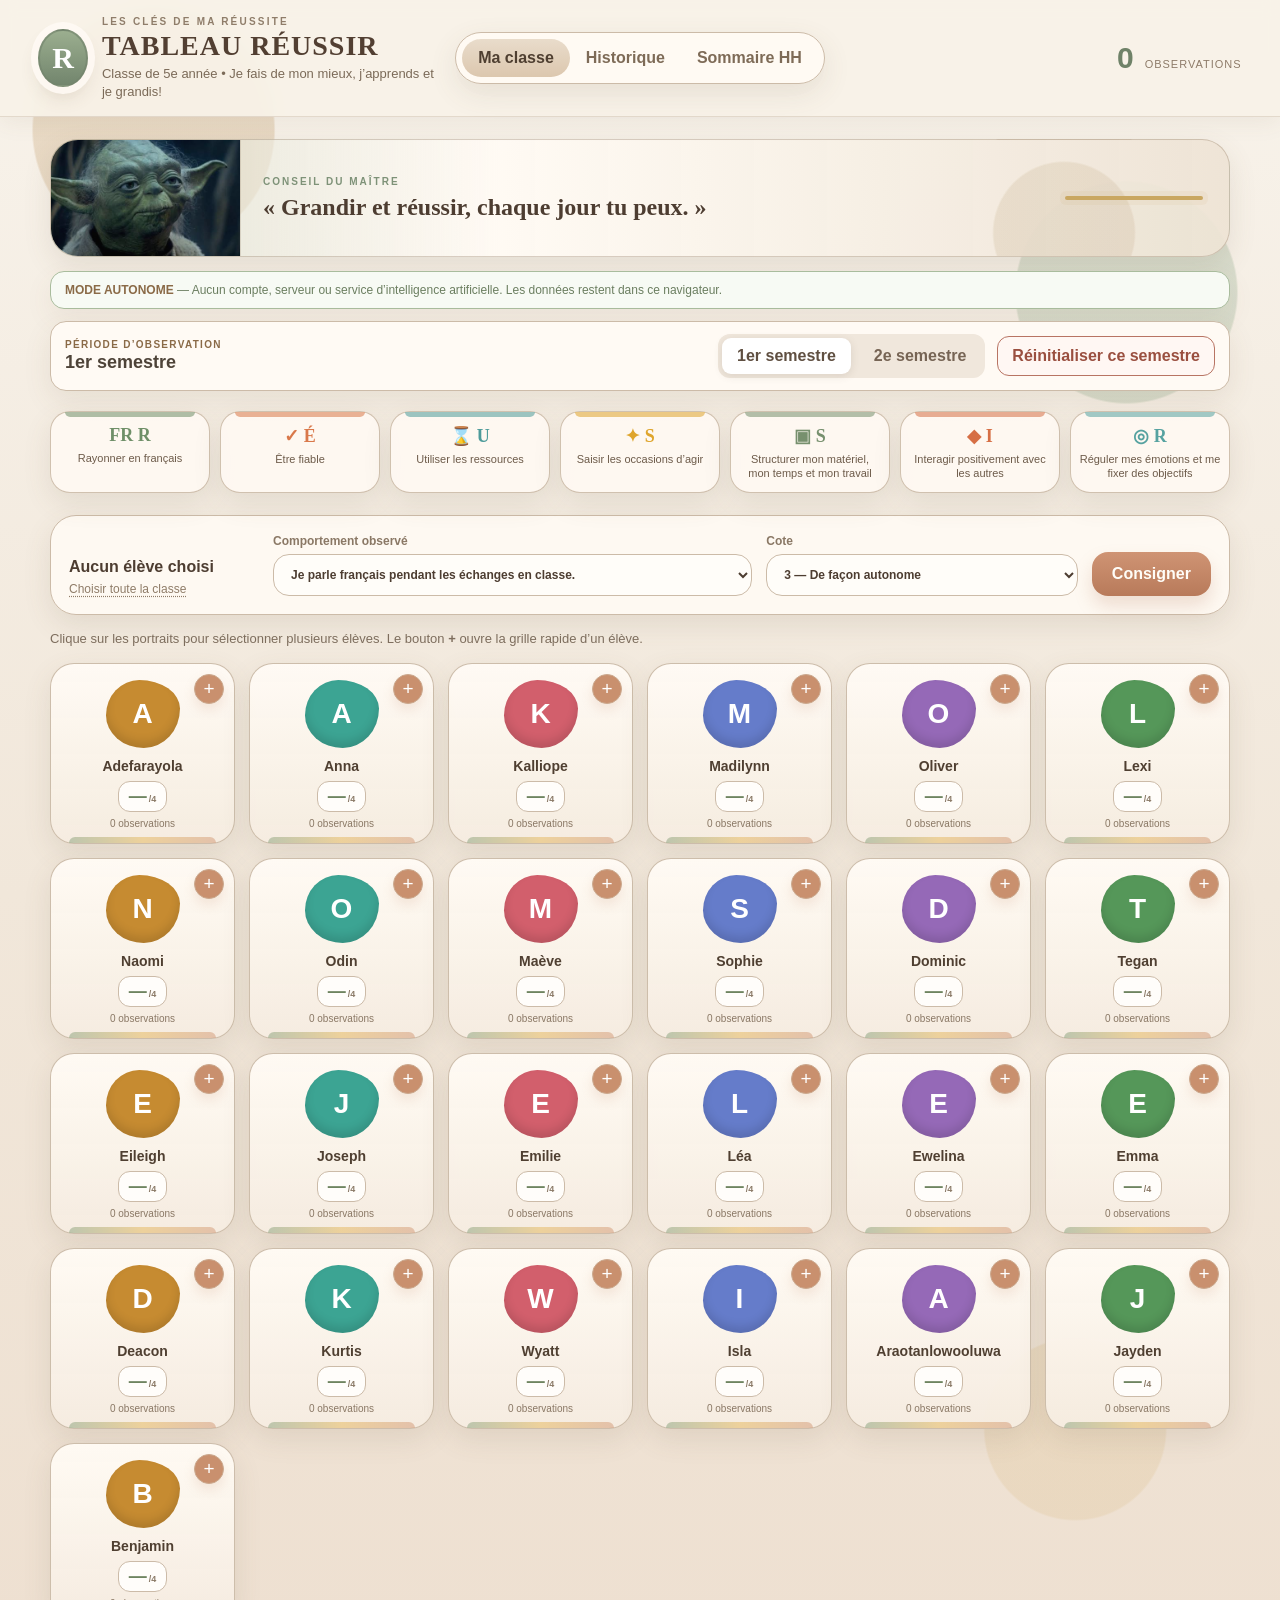
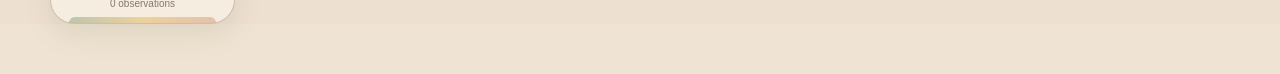
==== index.html @ 770bcd3d "Add files via upload reset button" ====
<!doctype html>
<html lang="fr">
<head>
  <meta charset="utf-8">
  <meta name="viewport" content="width=device-width,initial-scale=1">
  <meta name="description" content="Tableau autonome d’observation des habitudes de travail et habiletés d’apprentissage — RÉUSSIR.">
  <title>Tableau RÉUSSIR — Les clés de ma réussite</title>
  <link rel="stylesheet" href="styles.css">
  <link rel="stylesheet" href="override.css">
</head>
<body>
  <main>
    <header class="top">
      <div class="brand"><div class="mark">R</div><div><p class="eyebrow">LES CLÉS DE MA RÉUSSITE</p><h1>TABLEAU RÉUSSIR</h1><small>Classe de 5e année • Je fais de mon mieux, j’apprends et je grandis!</small></div></div>
      <nav class="tabs" aria-label="Sections du tableau">
        <button class="on" data-tab="class">Ma classe</button>
        <button data-tab="history">Historique</button>
        <button data-tab="summary">Sommaire HH</button>
      </nav>
      <div class="total"><b id="observation-count">0</b> observations</div>
    </header>

    <section class="yoda"><img src="yoda.png" alt="Yoda"><div><span>CONSEIL DU MAÎTRE</span><blockquote>« Grandir et réussir, chaque jour tu peux. »</blockquote></div><i class="saber"></i></section>
    <p class="mode-note"><b>MODE AUTONOME</b> — Aucun compte, serveur ou service d’intelligence artificielle. Les données restent dans ce navigateur.</p>

    <section class="semester-switch" aria-label="Choix du semestre">
      <div><span>PÉRIODE D’OBSERVATION</span><strong id="semester-title">1er semestre</strong></div>
      <div class="semester-actions">
        <div class="semester-buttons">
          <button class="on" data-semester="1">1er semestre</button>
          <button data-semester="2">2e semestre</button>
        </div>
        <button class="reset-button" id="reset-semester" type="button" title="Effacer toutes les observations du semestre affiché">Réinitialiser ce semestre</button>
      </div>
    </section>

    <section class="forces" id="forces" aria-label="Les sept clés de RÉUSSIR"></section>

    <section class="view active classView" id="view-class">
      <section class="awardbar">
        <div class="summary"><b id="selection-summary">Aucun élève choisi</b><button id="select-all">Choisir toute la classe</button></div>
        <label>Comportement observé<select id="behavior-select"></select></label>
        <label>Cote<select id="rating-select"></select></label>
        <button class="award" id="record-selected">Consigner</button>
      </section>
      <p class="hint">Clique sur les portraits pour sélectionner plusieurs élèves. Le bouton <b>+</b> ouvre la grille rapide d’un élève.</p>
      <section class="grid" id="student-grid"></section>
    </section>

    <section class="view history" id="view-history">
      <div class="sectionTitle"><div><h2>Historique des observations — <span id="history-semester">1er semestre</span></h2><p>Les plus récentes apparaissent en premier.</p></div><button class="secondary export-csv">Exporter CSV pour Google Sheets</button></div>
      <div class="sheetStatus connected">Sauvegarde locale activée. Les observations du 1er et du 2e semestre sont conservées séparément.</div>
      <div class="logs" id="history-list"></div>
    </section>

    <section class="view summaryView" id="view-summary">
      <div class="sectionTitle"><div><h2>Sommaire RÉUSSIR — <span id="summary-semester">1er semestre</span></h2><p>Moyennes calculées uniquement à partir des observations du semestre choisi.</p></div><button class="secondary export-csv">Exporter les observations</button></div>
      <div class="tableWrap"><table><thead id="summary-head"></thead><tbody id="summary-body"></tbody></table></div>
      <p class="professionalNote">Les moyennes servent d’aide à la décision. La cote du bulletin demeure fondée sur le jugement professionnel et la tendance des observations.</p>
    </section>
  </main>
  <div id="modal-root"></div>
  <div class="toast" id="toast" hidden></div>
  <script src="app.js"></script>
</body>
</html>
---- styles.css ----
:root{
  --gold:#c7a15a;
  --blue:#89a59a;
  --green:#8fa684;
  --ink:#4d3d31;
  --paper:#f7f1e8;
  --paper-2:#fffaf4;
  --sand:#eadbc8;
  --line:#ccbba8;
  --clay:#cd8d69;
  --moss:#74856d;
  --shadow:0 10px 28px rgba(111,87,63,.12);
}
*{box-sizing:border-box}
html{background:#efe4d3}
body{
  margin:0;
  min-height:100vh;
  color:var(--ink);
  font-family:"Trebuchet MS",Arial,Helvetica,sans-serif;
  background:
    radial-gradient(circle at 12% 8%, rgba(220,197,166,.55) 0 120px, transparent 122px),
    radial-gradient(circle at 88% 18%, rgba(175,192,167,.42) 0 110px, transparent 112px),
    radial-gradient(circle at 84% 88%, rgba(223,196,150,.30) 0 90px, transparent 92px),
    linear-gradient(180deg,#f8f3eb 0%, #f1e7da 55%, #eee0d1 100%);
}
button,select{font:inherit}
button{cursor:pointer}
button:disabled{cursor:wait;opacity:.65}
main{position:relative;z-index:1}
.top{
  padding:16px 3vw;
  display:grid;
  grid-template-columns:1fr auto 1fr;
  align-items:center;
  gap:20px;
  background:rgba(248,242,232,.92);
  backdrop-filter:blur(8px);
  border-bottom:1px solid rgba(153,130,104,.22);
  position:sticky;
  top:0;
  z-index:5;
  box-shadow:0 5px 22px rgba(107,86,61,.08);
}
.brand{display:flex;align-items:center;gap:14px;min-width:0}
.mark{
  width:58px;
  height:58px;
  display:grid;
  place-items:center;
  border:2px solid rgba(116,133,109,.65);
  border-radius:50%;
  color:#fff;
  background:linear-gradient(180deg,#9bae8f,#72856d);
  box-shadow:0 0 0 7px rgba(255,250,244,.9), 0 10px 18px rgba(115,94,69,.18);
  font:900 30px Georgia,serif;
}
.eyebrow{margin:0;color:#8f7d6a;font-size:10px;font-weight:900;letter-spacing:2.2px;text-transform:uppercase}
.brand h1{margin:3px 0 2px;color:#523f32;font-size:28px;letter-spacing:1px;font-family:Georgia,serif}
.brand small{color:#7b6a58;font-size:13px}
.tabs{
  display:flex;
  padding:6px;
  background:rgba(255,250,244,.96);
  border:1px solid var(--line);
  border-radius:999px;
  box-shadow:var(--shadow);
}
.tabs button{
  border:0;
  background:transparent;
  color:#7e6b57;
  padding:10px 16px;
  border-radius:999px;
  font-weight:700;
}
.tabs .on{background:linear-gradient(180deg,#e9dccb,#dcc7ae);color:#4f3f31}
.total{text-align:right;color:#8e7b69;font-size:11px;text-transform:uppercase;letter-spacing:1px}
.total b{color:#6f8268;font-size:30px;margin-right:6px}
.yoda{
  width:min(1180px,94vw);
  min-height:116px;
  margin:22px auto 0;
  display:flex;
  align-items:center;
  gap:22px;
  overflow:hidden;
  border:1px solid rgba(146,125,101,.35);
  border-radius:28px;
  background:
    radial-gradient(circle at right 14% bottom 20%, rgba(204,182,153,.28) 0 70px, transparent 72px),
    linear-gradient(90deg,rgba(168,186,156,.28),rgba(255,250,244,.96) 38%, rgba(237,227,212,.92) 100%);
  box-shadow:var(--shadow);
}
.yoda img{
  width:190px;
  height:116px;
  object-fit:cover;
  object-position:50% 24%;
  border-right:1px solid rgba(146,125,101,.24);
  filter:saturate(.88) contrast(.96);
}
.yoda span{color:#7e9278;font-size:10px;letter-spacing:2px;font-weight:900}
.yoda blockquote{margin:5px 0;color:#4d3d31;font:700 24px Georgia,serif}
.saber{margin-left:auto;margin-right:26px;width:138px;height:4px;border-radius:10px;background:#c9a761;box-shadow:0 0 0 5px rgba(201,167,97,.09)}
.forces{
  width:min(1180px,94vw);
  margin:20px auto 0;
  display:grid;
  grid-template-columns:repeat(7,1fr);
  gap:10px;
}
.forces div{
  min-width:0;
  text-align:center;
  padding:13px 8px 11px;
  background:rgba(255,250,244,.86);
  border:1px solid rgba(203,187,168,.9);
  border-radius:20px;
  box-shadow:var(--shadow);
  position:relative;
}
.forces div::before{
  content:"";
  position:absolute;
  left:14px;right:14px;top:0;
  height:5px;
  border-radius:0 0 10px 10px;
  background:var(--c);
  opacity:.55;
}
.forces b{display:block;color:var(--c);font-family:Georgia,serif;font-size:18px}
.forces span{display:block;margin-top:6px;font-size:11px;color:#6d5b4a;line-height:1.25}
.awardbar{
  margin:22px auto 12px;
  width:min(1180px,94vw);
  padding:18px;
  background:rgba(255,250,244,.94);
  border:1px solid var(--line);
  border-radius:26px;
  display:grid;
  grid-template-columns:190px minmax(250px,1fr) minmax(210px,.65fr) auto;
  align-items:end;
  gap:14px;
  box-shadow:var(--shadow);
}
.summary{display:flex;flex-direction:column;gap:6px}
.summary button{padding:0;border:0;background:none;color:#8f7c68;text-align:left;font-size:12px;text-decoration:underline;text-decoration-style:dotted;text-underline-offset:3px}
.awardbar label,.modalRating{font-size:12px;color:#8a7865;font-weight:bold}
.awardbar select,.modalRating select{
  display:block;
  width:100%;
  margin-top:6px;
  padding:12px 13px;
  border:1px solid var(--line);
  border-radius:16px;
  background:#fffdf9;
  color:var(--ink);
}
.award{
  border:0;
  color:#fffdf8;
  background:linear-gradient(180deg,#cf9474,#b87a5a);
  padding:13px 20px;
  border-radius:16px;
  font-weight:800;
  box-shadow:0 10px 18px rgba(183,123,89,.22);
}
.hint,.status,.professionalNote{width:min(1180px,94vw);margin:14px auto;color:#7d6d5d;font-size:13px;line-height:1.55}
.grid{
  width:min(1180px,94vw);
  margin:0 auto 50px;
  display:grid;
  grid-template-columns:repeat(6,1fr);
  gap:14px;
}
.student{
  position:relative;
  min-width:0;
  background:linear-gradient(180deg,rgba(255,250,244,.98),rgba(245,236,224,.96));
  border:1px solid rgba(203,187,168,.95);
  border-radius:24px;
  padding:16px 10px 14px;
  text-align:center;
  box-shadow:var(--shadow);
  user-select:none;
  transition:.16s ease;
}
.student::after{
  content:"";
  position:absolute;
  inset:auto 18px 0 18px;
  height:6px;
  border-radius:10px 10px 0 0;
  background:linear-gradient(90deg,rgba(143,166,132,.55),rgba(223,165,44,.38),rgba(205,141,105,.45));
}
.student:hover{transform:translateY(-2px);border-color:#b8a48e}
.student.selected{border-color:#b48761;box-shadow:0 0 0 4px rgba(205,141,105,.18), var(--shadow)}
.avatar{
  margin:auto;
  width:74px;
  height:68px;
  border-radius:45% 55% 49% 51%/52% 42% 58% 48%;
  display:grid;
  place-items:center;
  color:#fff;
  font-size:28px;
  font-weight:900;
  box-shadow:inset 0 -6px 10px rgba(0,0,0,.12);
}
.student h2{margin:10px 0 7px;font-size:14px;white-space:nowrap;overflow:hidden;text-overflow:ellipsis;color:#4f3f31}
.score{display:inline-flex;gap:2px;align-items:baseline;background:#fffdfa;border:1px solid var(--line);border-radius:12px;padding:4px 10px;color:#6e845f;font-size:18px;font-weight:850}
.score small{font-size:9px;color:#8b7a67}.count{display:block;margin-top:6px;color:#8a7865;font-size:10px}.quick{position:absolute;right:10px;top:10px;width:30px;height:30px;border:1px solid #cba98e;border-radius:50%;color:#fff;background:#c9906e;font-size:19px;box-shadow:0 6px 12px rgba(201,144,110,.18)}.check{display:none;position:absolute;left:10px;top:10px;color:#ba845a;font-weight:900}.selected .check{display:block}.status{margin:30px auto;color:#7d6d5d}.history,.summaryView{display:none;width:min(1180px,94vw);margin:30px auto 60px}.history.visible,.summaryView{display:block}.sectionTitle{display:flex;align-items:end;justify-content:space-between;gap:20px;margin-bottom:18px}.sectionTitle h2{margin:0 0 4px;color:#5c493a;font-family:Georgia,serif;font-size:30px}.sectionTitle p{margin:0;color:#887561;font-size:13px}.secondary{border:1px solid var(--line);color:#5b4a3b;background:#fffaf4;padding:10px 13px;border-radius:14px}.sheetStatus{margin-bottom:15px;padding:12px 14px;color:#7b6a58;background:#fffaf4;border:1px solid var(--line);border-radius:14px;font-size:12px}.sheetStatus.connected{color:#54714c;border-color:#9eb297;background:#f7faf4}.logs article{display:grid;grid-template-columns:40px 1fr auto auto;gap:13px;align-items:center;background:rgba(255,250,244,.94);border:1px solid var(--line);border-radius:18px;padding:13px;margin-bottom:10px;box-shadow:var(--shadow)}.logs p,.logs small{margin:2px 0;color:#866f5c;font-size:12px}.logs button{border:1px solid var(--line);color:#5b4a3b;background:#fffdf9;padding:7px 10px;border-radius:10px}.badge{width:38px;height:38px;display:grid;place-items:center;border-radius:12px;color:#fffdf8;font-weight:900;box-shadow:0 7px 14px rgba(95,74,56,.12)}.tableWrap{overflow:auto;border:1px solid var(--line);border-radius:18px;box-shadow:var(--shadow);background:rgba(255,250,244,.94)}.summaryView table{width:100%;min-width:950px;border-collapse:collapse;background:transparent}.summaryView th,.summaryView td{padding:12px 9px;border-bottom:1px solid rgba(203,187,168,.75);text-align:center}.summaryView thead th{position:sticky;top:0;color:#5b4a3b;background:#f4ebde}.summaryView thead small{display:block;margin-top:4px;color:#8a7865;font-size:9px;font-weight:normal}.summaryView tbody th{text-align:left;color:#4d3d31}.summaryView td{color:#705e4c}.summaryView .overall{color:#5b7a51;font-weight:900;background:#faf5ed}.modalbg{position:fixed;inset:0;background:rgba(92,74,58,.28);backdrop-filter:blur(4px);z-index:10;display:grid;place-items:center;padding:20px}.modal{width:min(760px,100%);max-height:90vh;overflow:auto;background:#fffaf4;border:1px solid var(--line);border-radius:28px;padding:24px;box-shadow:0 18px 40px rgba(97,76,57,.18)}.modal h2{margin-top:5px;color:#5c493a;font-family:Georgia,serif}.modalRating{display:block;margin:0 0 18px;max-width:430px}.modalList section{margin-top:18px}.modalList h3{margin:0;padding:8px 0;font-size:14px}.modalList button{width:100%;display:flex;justify-content:space-between;gap:14px;color:#4f3f31;background:#fffdf9;border:0;border-top:1px solid var(--line);padding:11px 10px;text-align:left}.close{float:right;width:35px;height:35px;display:grid;place-items:center;border:1px solid var(--line);border-radius:50%;color:#5b4a3b;background:#fffdf8}.toast{position:fixed;left:50%;bottom:24px;transform:translateX(-50%);background:#6f8268;border:1px solid #62755b;color:#fff;padding:13px 20px;border-radius:14px;z-index:20;box-shadow:0 8px 30px rgba(98,75,56,.18)}
@media(max-width:1050px){.awardbar{grid-template-columns:1fr 1fr}.award{align-self:end}.grid{grid-template-columns:repeat(4,1fr)}.top{grid-template-columns:1fr auto}.total{display:none}.forces{grid-template-columns:repeat(4,1fr)}.forces span{font-size:10px}}
@media(max-width:720px){.top{position:static;display:flex;flex-wrap:wrap}.tabs{width:100%;overflow:auto}.tabs button{flex:1;white-space:nowrap}.forces{grid-template-columns:repeat(2,1fr)}.grid{grid-template-columns:repeat(2,1fr)}.awardbar{grid-template-columns:1fr}.yoda img{width:108px}.yoda blockquote{font-size:18px}.saber{display:none}.sectionTitle{align-items:flex-start;flex-direction:column}.logs article{grid-template-columns:40px 1fr auto}.logs article button{grid-column:2/-1;justify-self:start}}
---- override.css ----
.view{display:none}
.view.active{display:block}
.history.active,.summaryView.active{display:block}
.empty{padding:24px;color:#7a6855;background:#fffaf4;border:1px solid #ccbba8;border-radius:14px;box-shadow:0 10px 28px rgba(111,87,63,.12)}
.mode-note{width:min(1180px,94vw);margin:14px auto 0;padding:11px 14px;color:#6b7e60;background:#f7faf4;border:1px solid #a9bc9d;border-radius:14px;font-size:12px;box-shadow:0 10px 28px rgba(111,87,63,.08)}
.mode-note b{color:#8a6a47}
.semester-switch{width:min(1180px,94vw);margin:12px auto 0;padding:12px 14px;display:flex;align-items:center;justify-content:space-between;gap:16px;background:#fffaf4;border:1px solid #ccbba8;border-radius:16px;box-shadow:0 10px 28px rgba(111,87,63,.10)}
.semester-switch span{display:block;font-size:10px;letter-spacing:1.3px;font-weight:800;color:#8a6a47}
.semester-switch strong{display:block;margin-top:2px;font-size:18px;color:#4e4338}
.semester-buttons{display:flex;gap:8px;padding:4px;background:#f0e7dc;border-radius:12px}
.semester-buttons button{border:0;background:transparent;color:#766454;padding:9px 15px;border-radius:9px;font-weight:800;cursor:pointer}
.semester-buttons button.on{background:#fff;color:#5f4f41;box-shadow:0 2px 8px rgba(95,79,65,.14)}
.student:focus-visible,.quick:focus-visible,.tabs button:focus-visible,.semester-buttons button:focus-visible,.award:focus-visible,.secondary:focus-visible{outline:3px solid #c9906e;outline-offset:2px}
.student{cursor:pointer}
.student[role=button]{appearance:none}
.modalList button:focus-visible{outline:2px solid #c9906e;outline-offset:-2px}
@media(max-width:650px){.semester-switch{align-items:stretch;flex-direction:column}.semester-buttons{width:100%}.semester-buttons button{flex:1}}

.semester-actions{display:flex;align-items:center;gap:12px;flex-wrap:wrap;justify-content:flex-end}
.reset-button{border:1px solid #b87463;background:#fff7f3;color:#9a4f3f;padding:10px 14px;border-radius:12px;font-weight:800;cursor:pointer}
.reset-button:hover{background:#fbe8e1;border-color:#9a4f3f}
.reset-button:focus-visible{outline:3px solid #c9906e;outline-offset:2px}
@media(max-width:700px){.semester-actions{width:100%;justify-content:stretch}.semester-buttons{flex:1}.reset-button{width:100%}}
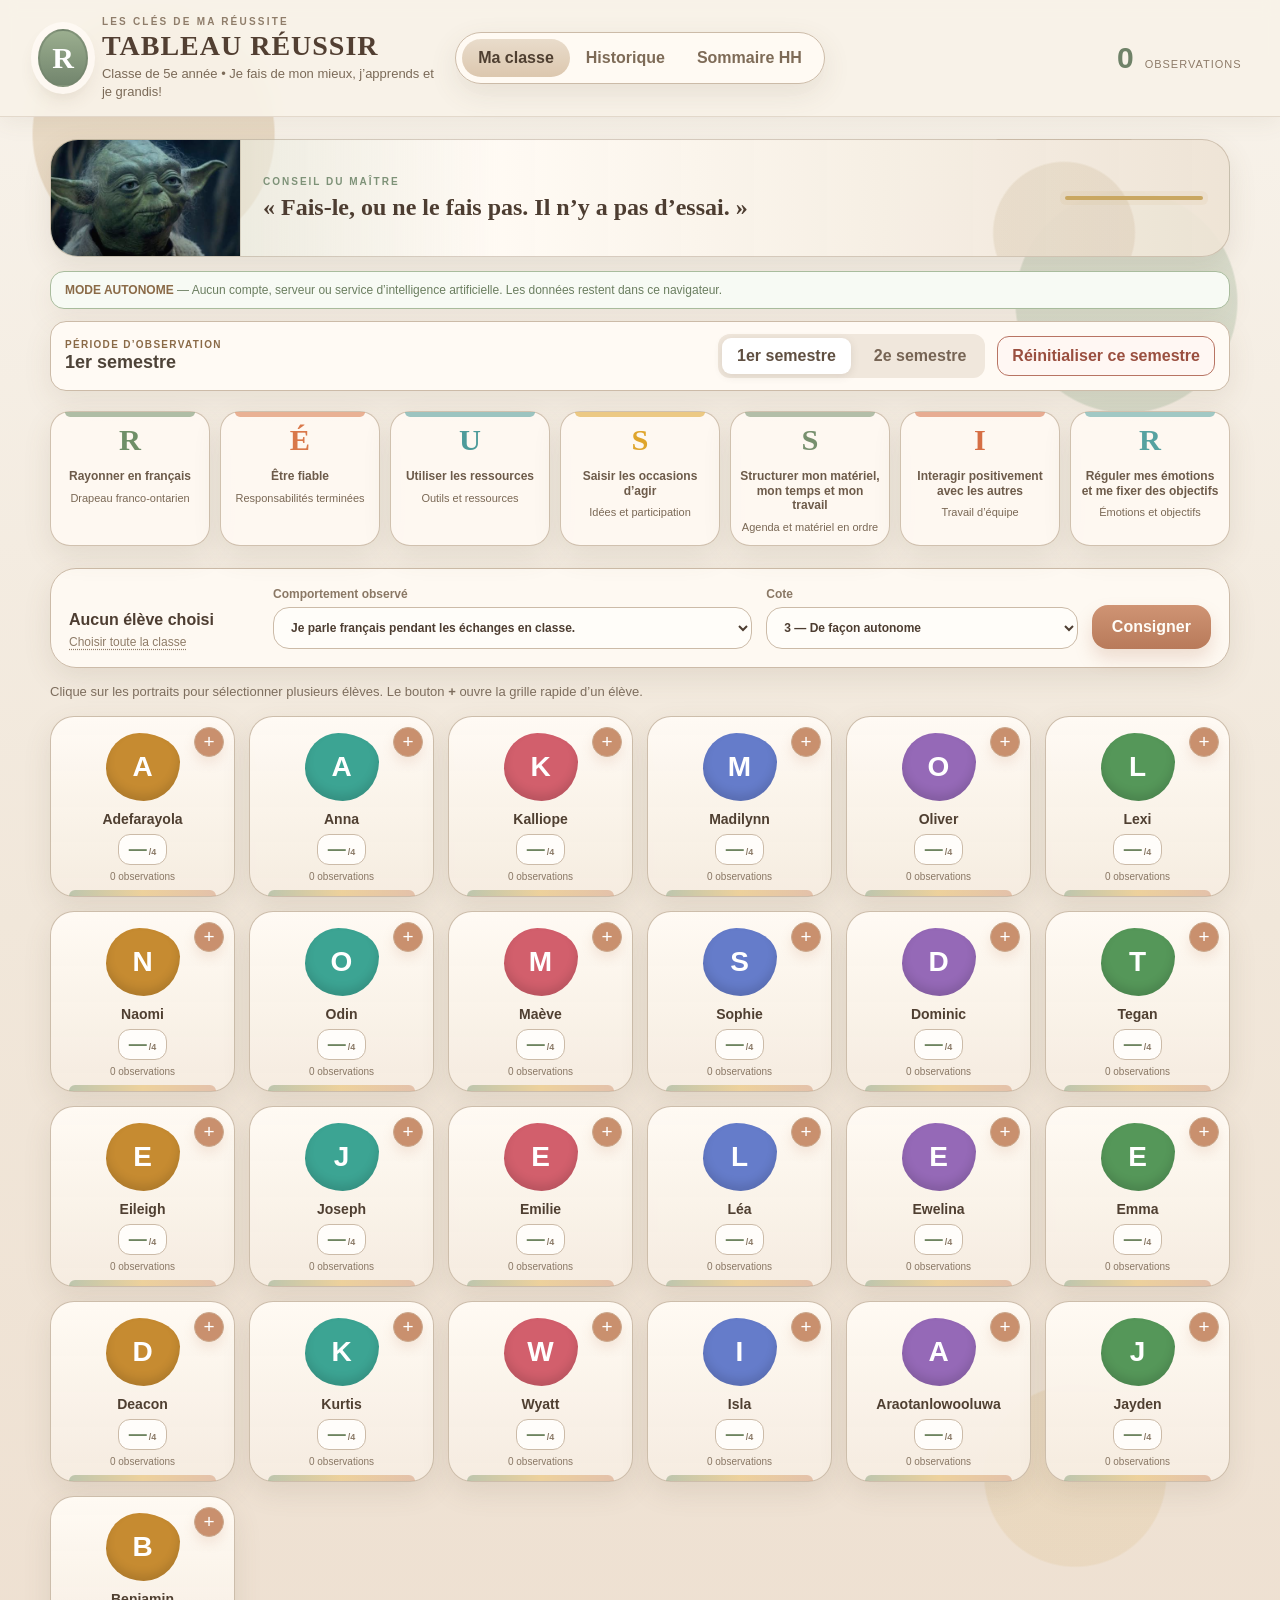
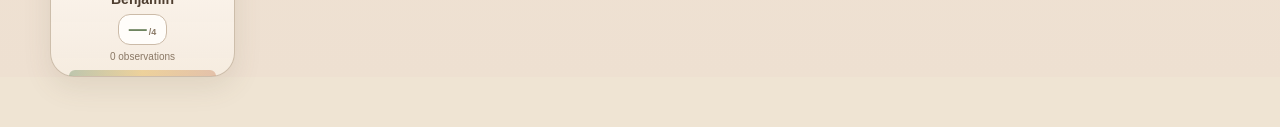
==== commit c79dc400: "Add files via upload fait" ====
--- a/index.html
+++ b/index.html
@@ -20,7 +20,7 @@
       <div class="total"><b id="observation-count">0</b> observations</div>
     </header>
 
-    <section class="yoda"><img src="yoda.png" alt="Yoda"><div><span>CONSEIL DU MAÎTRE</span><blockquote>« Grandir et réussir, chaque jour tu peux. »</blockquote></div><i class="saber"></i></section>
+    <section class="yoda"><img src="yoda.png" alt="Yoda"><div><span>CONSEIL DU MAÎTRE</span><blockquote>« Fais-le, ou ne le fais pas. Il n’y a pas d’essai. »</blockquote></div><i class="saber"></i></section>
     <p class="mode-note"><b>MODE AUTONOME</b> — Aucun compte, serveur ou service d’intelligence artificielle. Les données restent dans ce navigateur.</p>
 
     <section class="semester-switch" aria-label="Choix du semestre">
--- a/override.css
+++ b/override.css
@@ -21,3 +21,10 @@
 .reset-button:hover{background:#fbe8e1;border-color:#9a4f3f}
 .reset-button:focus-visible{outline:3px solid #c9906e;outline-offset:2px}
 @media(max-width:700px){.semester-actions{width:100%;justify-content:stretch}.semester-buttons{flex:1}.reset-button{width:100%}}
+
+
+.forces div{display:flex;flex-direction:column;align-items:center;justify-content:flex-start;gap:8px}
+.forces b{display:block;margin-right:0;font-size:1.9rem;line-height:1;font-weight:800}
+.forces span{display:block;font-size:12px;font-weight:700;line-height:1.2;max-width:180px}
+.forces small{display:block;font-size:11px;line-height:1.25;color:#7a6855;max-width:180px}
+.meaning-note{margin:4px 0 8px;font-size:12px;color:#7a6855;font-weight:700}
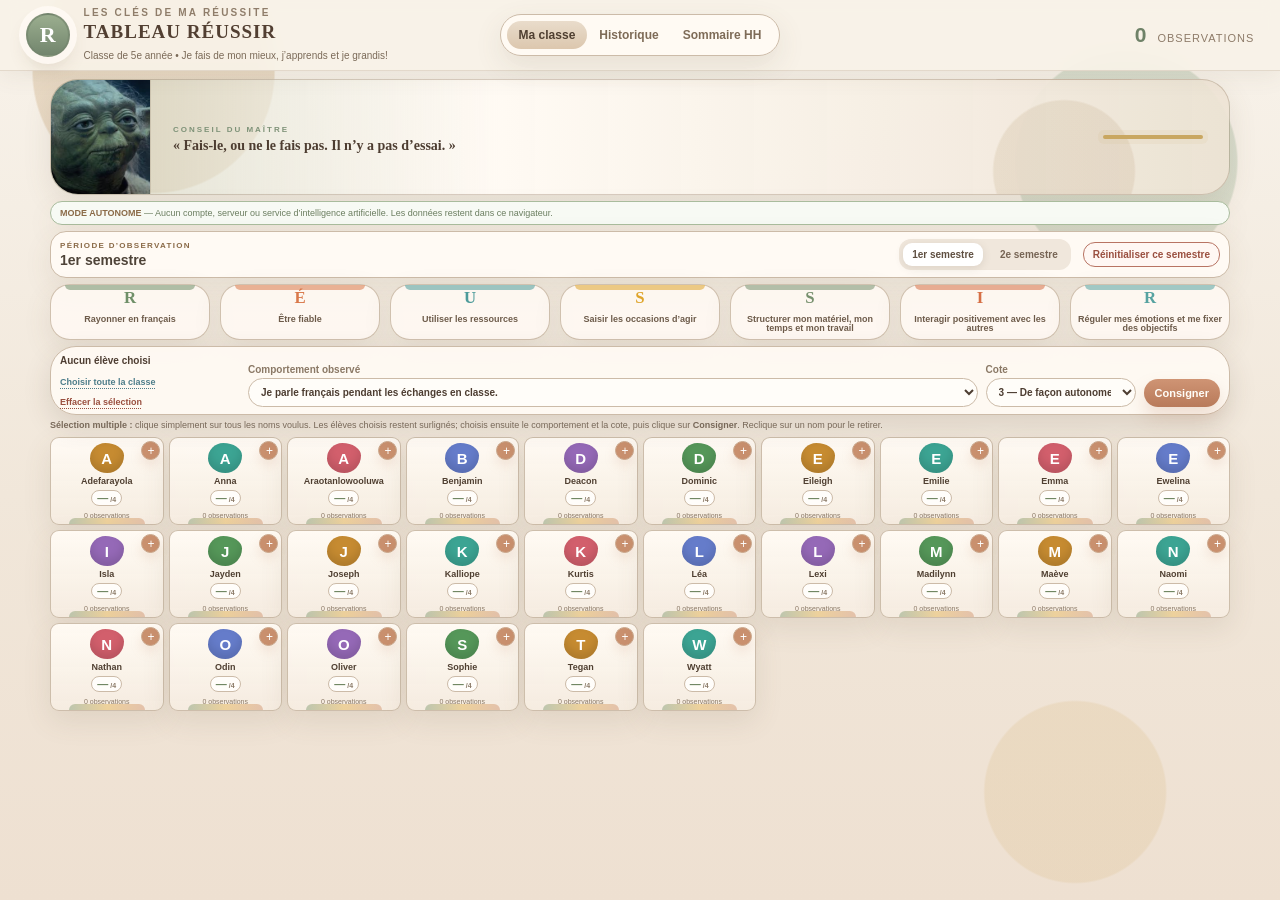
==== commit 4ab7933f: "Add files via upload" ====
--- a/index.html
+++ b/index.html
@@ -38,12 +38,12 @@
 
     <section class="view active classView" id="view-class">
       <section class="awardbar">
-        <div class="summary"><b id="selection-summary">Aucun élève choisi</b><button id="select-all">Choisir toute la classe</button></div>
+        <div class="summary"><b id="selection-summary">Aucun élève choisi</b><div class="selection-actions"><button id="select-all">Choisir toute la classe</button><button id="clear-selection" type="button">Effacer la sélection</button></div></div>
         <label>Comportement observé<select id="behavior-select"></select></label>
         <label>Cote<select id="rating-select"></select></label>
         <button class="award" id="record-selected">Consigner</button>
       </section>
-      <p class="hint">Clique sur les portraits pour sélectionner plusieurs élèves. Le bouton <b>+</b> ouvre la grille rapide d’un élève.</p>
+      <p class="hint"><b>Sélection multiple :</b> clique simplement sur tous les noms voulus. Les élèves choisis restent surlignés; choisis ensuite le comportement et la cote, puis clique sur <b>Consigner</b>. Reclique sur un nom pour le retirer.</p>
       <section class="grid" id="student-grid"></section>
     </section>
 
--- a/override.css
+++ b/override.css
@@ -28,3 +28,62 @@
 .forces span{display:block;font-size:12px;font-weight:700;line-height:1.2;max-width:180px}
 .forces small{display:block;font-size:11px;line-height:1.25;color:#7a6855;max-width:180px}
 .meaning-note{margin:4px 0 8px;font-size:12px;color:#7a6855;font-weight:700}
+
+/* Sélection multiple plus rapide et évidente */
+.selection-actions{display:flex;gap:10px;flex-wrap:wrap;margin-top:4px}
+.selection-actions button{border:0;background:none;color:#4d7d8a;font-weight:800;padding:0;cursor:pointer}
+#clear-selection{color:#9a4f3f}
+#selection-summary{display:block;max-width:360px;line-height:1.35}
+.student{transition:transform .12s ease,border-color .12s ease,box-shadow .12s ease,background .12s ease}
+.student.selected{transform:translateY(-2px) scale(1.015);border-width:2px}
+.student.selected .check{display:grid!important;width:26px;height:26px;place-items:center;border-radius:50%;background:#fff;color:#6f8f68;font-weight:900;box-shadow:0 2px 8px rgba(0,0,0,.14)}
+.student h2{font-size:15px}
+.awardbar{position:sticky;top:88px;z-index:4;box-shadow:0 10px 28px rgba(71,56,42,.14)}
+@media(max-width:900px){.awardbar{position:static}.selection-actions{width:100%}#selection-summary{max-width:none}}
+
+/* Aperçu compact : tous les élèves visibles sans faire défiler sur un écran d’ordinateur */
+@media (min-width:900px){
+  .top{padding:7px 2vw;gap:12px}
+  .mark{width:44px;height:44px;font-size:22px}
+  .brand h1{font-size:19px}
+  .brand small{font-size:10px}
+  .tabs button{padding:7px 12px;font-size:12px}
+  .total b{font-size:21px}
+  .yoda{height:62px;margin-top:8px}
+  .yoda img{width:100px}
+  .yoda span{font-size:8px}
+  .yoda blockquote{font-size:14px;margin:2px 0}
+  .saber{width:100px}
+  .mode-note{margin-top:6px;padding:6px 9px;font-size:9px}
+  .semester-switch{margin-top:6px;padding:7px 9px}
+  .semester-switch span{font-size:8px}
+  .semester-switch strong{font-size:14px}
+  .semester-buttons button,.reset-button{padding:6px 9px;font-size:10px}
+  .forces{margin-top:6px;grid-template-columns:repeat(7,1fr)}
+  .forces div{padding:5px 2px;gap:2px}
+  .forces b{font-size:1.05rem}
+  .forces span{font-size:9px;line-height:1.05}
+  .forces small{display:none}
+  .awardbar{margin:6px auto 4px;padding:7px 9px;gap:8px;grid-template-columns:180px 1fr 150px auto}
+  .awardbar label{font-size:10px}
+  .awardbar select{margin-top:3px;padding:7px 8px;font-size:10px}
+  .award{padding:8px 11px;font-size:11px}
+  .summary{font-size:10px}
+  .summary button{font-size:9px}
+  .hint{margin:4px auto;font-size:9px}
+  .grid{grid-template-columns:repeat(9,1fr);gap:5px;margin-bottom:10px}
+  .student{padding:5px 3px 5px;border-radius:9px;min-height:76px}
+  .avatar{width:34px;height:30px;font-size:15px}
+  .student h2{margin:3px 0 2px;font-size:9px}
+  .score{font-size:11px;padding:1px 5px}
+  .score small{font-size:7px}
+  .count{font-size:7px!important}
+  .quick{width:19px;height:19px;font-size:12px;right:3px;top:3px}
+  .check{left:4px;top:3px;font-size:11px}
+}
+@media (min-width:1200px){
+  .grid{grid-template-columns:repeat(10,1fr)}
+}
+@media (min-width:1500px){
+  .grid{grid-template-columns:repeat(13,1fr)}
+}
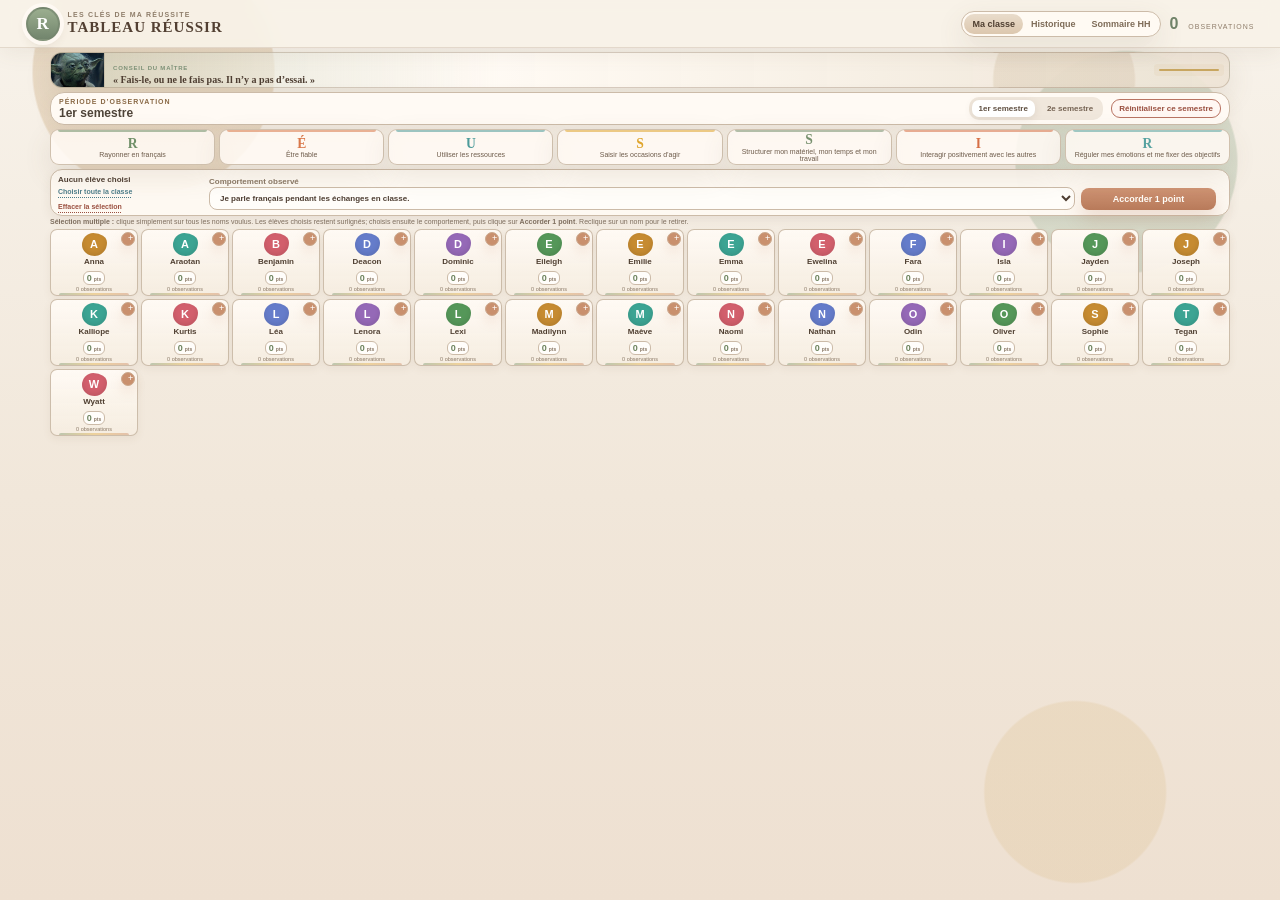
==== commit 3ba108c8: "Add files via upload" ====
--- a/index.html
+++ b/index.html
@@ -40,10 +40,9 @@
       <section class="awardbar">
         <div class="summary"><b id="selection-summary">Aucun élève choisi</b><div class="selection-actions"><button id="select-all">Choisir toute la classe</button><button id="clear-selection" type="button">Effacer la sélection</button></div></div>
         <label>Comportement observé<select id="behavior-select"></select></label>
-        <label>Cote<select id="rating-select"></select></label>
-        <button class="award" id="record-selected">Consigner</button>
+        <button class="award" id="record-selected">Accorder 1 point</button>
       </section>
-      <p class="hint"><b>Sélection multiple :</b> clique simplement sur tous les noms voulus. Les élèves choisis restent surlignés; choisis ensuite le comportement et la cote, puis clique sur <b>Consigner</b>. Reclique sur un nom pour le retirer.</p>
+      <p class="hint"><b>Sélection multiple :</b> clique simplement sur tous les noms voulus. Les élèves choisis restent surlignés; choisis ensuite le comportement, puis clique sur <b>Accorder 1 point</b>. Reclique sur un nom pour le retirer.</p>
       <section class="grid" id="student-grid"></section>
     </section>
 
@@ -54,9 +53,9 @@
     </section>
 
     <section class="view summaryView" id="view-summary">
-      <div class="sectionTitle"><div><h2>Sommaire RÉUSSIR — <span id="summary-semester">1er semestre</span></h2><p>Moyennes calculées uniquement à partir des observations du semestre choisi.</p></div><button class="secondary export-csv">Exporter les observations</button></div>
+      <div class="sectionTitle"><div><h2>Sommaire RÉUSSIR — <span id="summary-semester">1er semestre</span></h2><p>Nombre de points accordés pour chaque clé pendant le semestre choisi.</p></div><button class="secondary export-csv">Exporter les observations</button></div>
       <div class="tableWrap"><table><thead id="summary-head"></thead><tbody id="summary-body"></tbody></table></div>
-      <p class="professionalNote">Les moyennes servent d’aide à la décision. La cote du bulletin demeure fondée sur le jugement professionnel et la tendance des observations.</p>
+      <p class="professionalNote">Les points servent de trace d’observation. Le bulletin demeure fondé sur le jugement professionnel et l’ensemble des observations.</p>
     </section>
   </main>
   <div id="modal-root"></div>
--- a/override.css
+++ b/override.css
@@ -1,89 +1,40 @@
-.view{display:none}
-.view.active{display:block}
-.history.active,.summaryView.active{display:block}
+.view{display:none}.view.active{display:block}.history.active,.summaryView.active{display:block}
 .empty{padding:24px;color:#7a6855;background:#fffaf4;border:1px solid #ccbba8;border-radius:14px;box-shadow:0 10px 28px rgba(111,87,63,.12)}
-.mode-note{width:min(1180px,94vw);margin:14px auto 0;padding:11px 14px;color:#6b7e60;background:#f7faf4;border:1px solid #a9bc9d;border-radius:14px;font-size:12px;box-shadow:0 10px 28px rgba(111,87,63,.08)}
+.mode-note{width:min(1180px,96vw);margin:8px auto 0;padding:7px 10px;color:#6b7e60;background:#f7faf4;border:1px solid #a9bc9d;border-radius:12px;font-size:10px}
 .mode-note b{color:#8a6a47}
-.semester-switch{width:min(1180px,94vw);margin:12px auto 0;padding:12px 14px;display:flex;align-items:center;justify-content:space-between;gap:16px;background:#fffaf4;border:1px solid #ccbba8;border-radius:16px;box-shadow:0 10px 28px rgba(111,87,63,.10)}
-.semester-switch span{display:block;font-size:10px;letter-spacing:1.3px;font-weight:800;color:#8a6a47}
-.semester-switch strong{display:block;margin-top:2px;font-size:18px;color:#4e4338}
-.semester-buttons{display:flex;gap:8px;padding:4px;background:#f0e7dc;border-radius:12px}
-.semester-buttons button{border:0;background:transparent;color:#766454;padding:9px 15px;border-radius:9px;font-weight:800;cursor:pointer}
-.semester-buttons button.on{background:#fff;color:#5f4f41;box-shadow:0 2px 8px rgba(95,79,65,.14)}
+.semester-switch{width:min(1180px,96vw);margin:7px auto 0;padding:7px 10px;display:flex;align-items:center;justify-content:space-between;gap:12px;background:#fffaf4;border:1px solid #ccbba8;border-radius:14px;box-shadow:0 6px 18px rgba(111,87,63,.08)}
+.semester-switch span{display:block;font-size:8px;letter-spacing:1px;font-weight:800;color:#8a6a47}.semester-switch strong{display:block;margin-top:1px;font-size:14px;color:#4e4338}
+.semester-actions{display:flex;align-items:center;gap:8px;flex-wrap:wrap;justify-content:flex-end}.semester-buttons{display:flex;gap:5px;padding:3px;background:#f0e7dc;border-radius:10px}.semester-buttons button{border:0;background:transparent;color:#766454;padding:5px 9px;border-radius:7px;font-size:10px;font-weight:800}.semester-buttons button.on{background:#fff;color:#5f4f41;box-shadow:0 2px 8px rgba(95,79,65,.12)}
+.reset-button{border:1px solid #b87463;background:#fff7f3;color:#9a4f3f;padding:6px 9px;border-radius:9px;font-size:10px;font-weight:800}
+.forces div{display:flex;flex-direction:column;align-items:center;justify-content:center;gap:1px}.forces b{margin:0;font-size:1rem;line-height:1;font-weight:900}.forces span{font-size:8px!important;line-height:1.05;margin:0!important;max-width:150px}.forces small{display:none}.meaning-note{margin:4px 0 8px;font-size:12px;color:#7a6855;font-weight:700}
+.selection-actions{display:flex;gap:8px;flex-wrap:wrap;margin-top:2px}.selection-actions button{border:0;background:none;color:#4d7d8a;font-weight:800;padding:0;font-size:9px}#clear-selection{color:#9a4f3f}#selection-summary{display:block;max-width:280px;line-height:1.2}
+.student{cursor:pointer;transition:transform .1s ease,border-color .1s ease,box-shadow .1s ease,background .1s ease}.student.selected{transform:translateY(-1px);border-width:2px}.student.selected .check{display:grid!important;width:20px;height:20px;place-items:center;border-radius:50%;background:#fff;color:#6f8f68;font-weight:900;box-shadow:0 2px 6px rgba(0,0,0,.12)}
 .student:focus-visible,.quick:focus-visible,.tabs button:focus-visible,.semester-buttons button:focus-visible,.award:focus-visible,.secondary:focus-visible{outline:3px solid #c9906e;outline-offset:2px}
-.student{cursor:pointer}
-.student[role=button]{appearance:none}
 .modalList button:focus-visible{outline:2px solid #c9906e;outline-offset:-2px}
-@media(max-width:650px){.semester-switch{align-items:stretch;flex-direction:column}.semester-buttons{width:100%}.semester-buttons button{flex:1}}
 
-.semester-actions{display:flex;align-items:center;gap:12px;flex-wrap:wrap;justify-content:flex-end}
-.reset-button{border:1px solid #b87463;background:#fff7f3;color:#9a4f3f;padding:10px 14px;border-radius:12px;font-weight:800;cursor:pointer}
-.reset-button:hover{background:#fbe8e1;border-color:#9a4f3f}
-.reset-button:focus-visible{outline:3px solid #c9906e;outline-offset:2px}
-@media(max-width:700px){.semester-actions{width:100%;justify-content:stretch}.semester-buttons{flex:1}.reset-button{width:100%}}
-
-
-.forces div{display:flex;flex-direction:column;align-items:center;justify-content:flex-start;gap:8px}
-.forces b{display:block;margin-right:0;font-size:1.9rem;line-height:1;font-weight:800}
-.forces span{display:block;font-size:12px;font-weight:700;line-height:1.2;max-width:180px}
-.forces small{display:block;font-size:11px;line-height:1.25;color:#7a6855;max-width:180px}
-.meaning-note{margin:4px 0 8px;font-size:12px;color:#7a6855;font-weight:700}
-
-/* Sélection multiple plus rapide et évidente */
-.selection-actions{display:flex;gap:10px;flex-wrap:wrap;margin-top:4px}
-.selection-actions button{border:0;background:none;color:#4d7d8a;font-weight:800;padding:0;cursor:pointer}
-#clear-selection{color:#9a4f3f}
-#selection-summary{display:block;max-width:360px;line-height:1.35}
-.student{transition:transform .12s ease,border-color .12s ease,box-shadow .12s ease,background .12s ease}
-.student.selected{transform:translateY(-2px) scale(1.015);border-width:2px}
-.student.selected .check{display:grid!important;width:26px;height:26px;place-items:center;border-radius:50%;background:#fff;color:#6f8f68;font-weight:900;box-shadow:0 2px 8px rgba(0,0,0,.14)}
-.student h2{font-size:15px}
-.awardbar{position:sticky;top:88px;z-index:4;box-shadow:0 10px 28px rgba(71,56,42,.14)}
-@media(max-width:900px){.awardbar{position:static}.selection-actions{width:100%}#selection-summary{max-width:none}}
-
-/* Aperçu compact : tous les élèves visibles sans faire défiler sur un écran d’ordinateur */
+/* VUE CLASSE TRÈS COMPACTE — 26 élèves visibles d'un coup sur ordinateur */
 @media (min-width:900px){
-  .top{padding:7px 2vw;gap:12px}
-  .mark{width:44px;height:44px;font-size:22px}
-  .brand h1{font-size:19px}
-  .brand small{font-size:10px}
-  .tabs button{padding:7px 12px;font-size:12px}
-  .total b{font-size:21px}
-  .yoda{height:62px;margin-top:8px}
-  .yoda img{width:100px}
-  .yoda span{font-size:8px}
-  .yoda blockquote{font-size:14px;margin:2px 0}
-  .saber{width:100px}
-  .mode-note{margin-top:6px;padding:6px 9px;font-size:9px}
-  .semester-switch{margin-top:6px;padding:7px 9px}
-  .semester-switch span{font-size:8px}
-  .semester-switch strong{font-size:14px}
-  .semester-buttons button,.reset-button{padding:6px 9px;font-size:10px}
-  .forces{margin-top:6px;grid-template-columns:repeat(7,1fr)}
-  .forces div{padding:5px 2px;gap:2px}
-  .forces b{font-size:1.05rem}
-  .forces span{font-size:9px;line-height:1.05}
-  .forces small{display:none}
-  .awardbar{margin:6px auto 4px;padding:7px 9px;gap:8px;grid-template-columns:180px 1fr 150px auto}
-  .awardbar label{font-size:10px}
-  .awardbar select{margin-top:3px;padding:7px 8px;font-size:10px}
-  .award{padding:8px 11px;font-size:11px}
-  .summary{font-size:10px}
-  .summary button{font-size:9px}
-  .hint{margin:4px auto;font-size:9px}
-  .grid{grid-template-columns:repeat(9,1fr);gap:5px;margin-bottom:10px}
-  .student{padding:5px 3px 5px;border-radius:9px;min-height:76px}
-  .avatar{width:34px;height:30px;font-size:15px}
-  .student h2{margin:3px 0 2px;font-size:9px}
-  .score{font-size:11px;padding:1px 5px}
-  .score small{font-size:7px}
-  .count{font-size:7px!important}
-  .quick{width:19px;height:19px;font-size:12px;right:3px;top:3px}
-  .check{left:4px;top:3px;font-size:11px}
+  .top{padding:4px 2vw;gap:8px;min-height:48px;grid-template-columns:1fr auto auto}
+  .mark{width:34px;height:34px;font-size:17px;box-shadow:0 0 0 4px rgba(255,250,244,.9),0 5px 10px rgba(115,94,69,.14)}
+  .brand{gap:8px}.eyebrow{font-size:7px;letter-spacing:1.2px}.brand h1{font-size:15px;margin:1px 0}.brand small{display:none}
+  .tabs{padding:2px}.tabs button{padding:5px 8px;font-size:9px}.total{font-size:7px}.total b{font-size:16px}
+  .yoda{width:min(1180px,96vw);min-height:36px;height:36px;margin:4px auto 0;border-radius:12px;gap:8px}
+  .yoda img{width:54px;height:36px}.yoda span{font-size:6px;letter-spacing:.8px}.yoda blockquote{font-size:10px;margin:0}.saber{width:60px;height:2px;margin-right:10px}
+  .mode-note{display:none}
+  .semester-switch{margin-top:4px;min-height:32px;padding:4px 8px}.semester-switch strong{font-size:12px}.semester-switch span{font-size:7px}.semester-buttons button,.reset-button{padding:4px 7px;font-size:8px}
+  .forces{width:min(1180px,96vw);margin:4px auto 0;grid-template-columns:repeat(7,1fr);gap:4px}
+  .forces div{padding:3px 2px 2px;border-radius:9px;min-height:32px}.forces div::before{height:2px;left:7px;right:7px}.forces b{font-size:.85rem}.forces span{font-size:7px!important}
+  .awardbar{position:static;width:min(1180px,96vw);margin:4px auto 2px;padding:5px 7px;gap:6px;grid-template-columns:145px minmax(220px,1fr) 135px auto;border-radius:12px;box-shadow:0 4px 12px rgba(71,56,42,.08)}
+  .awardbar label{font-size:8px}.awardbar select{margin-top:1px;padding:5px 6px;font-size:8px;border-radius:8px}.award{padding:6px 9px;font-size:9px;border-radius:8px}.summary{gap:1px;font-size:8px}.summary button{font-size:7px}
+  .hint{width:min(1180px,96vw);margin:1px auto 3px;font-size:7px;line-height:1.1}
+  .grid{width:min(1180px,96vw);margin:0 auto 6px;display:grid;grid-template-columns:repeat(9,minmax(0,1fr));gap:3px;align-content:start}
+  .student{padding:3px 2px 3px;border-radius:7px;min-height:60px;box-shadow:0 3px 8px rgba(111,87,63,.07)}
+  .student::after{inset:auto 8px 0 8px;height:2px}
+  .avatar{width:25px;height:23px;font-size:11px;box-shadow:inset 0 -2px 5px rgba(0,0,0,.1)}
+  .student h2{margin:2px 0 1px;font-size:7.5px;line-height:1;white-space:nowrap;overflow:hidden;text-overflow:ellipsis}
+  .score{font-size:9px;padding:1px 3px;border-radius:6px}.score small{font-size:5px}.count{margin-top:1px!important;font-size:5.5px!important}
+  .quick{width:14px;height:14px;right:2px;top:2px;font-size:9px;line-height:1;border-width:1px}.check{left:2px;top:2px;font-size:8px}
 }
-@media (min-width:1200px){
-  .grid{grid-template-columns:repeat(10,1fr)}
-}
-@media (min-width:1500px){
-  .grid{grid-template-columns:repeat(13,1fr)}
-}
+@media (min-width:1050px){.grid{grid-template-columns:repeat(10,minmax(0,1fr))}}
+@media (min-width:1280px){.grid{grid-template-columns:repeat(13,minmax(0,1fr))}.student{min-height:64px}.student h2{font-size:8px}}
+@media (max-width:899px){.semester-switch{align-items:stretch;flex-direction:column}.semester-actions{width:100%;justify-content:stretch}.semester-buttons{flex:1}.semester-buttons button{flex:1}.reset-button{width:100%}}
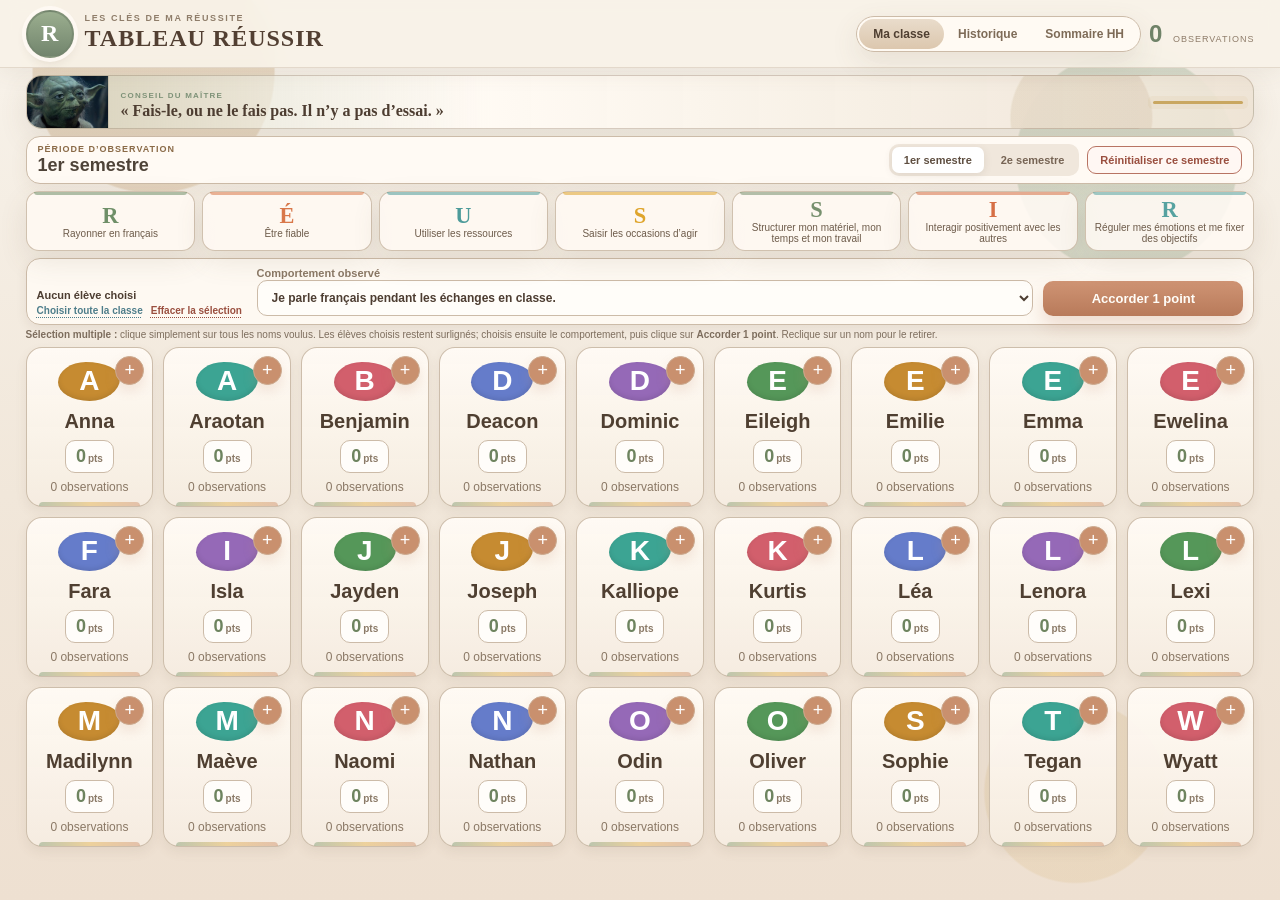
==== commit 3ba5f16f: "Add files via upload" ====
--- a/index.html
+++ b/index.html
@@ -5,8 +5,8 @@
   <meta name="viewport" content="width=device-width,initial-scale=1">
   <meta name="description" content="Tableau autonome d’observation des habitudes de travail et habiletés d’apprentissage — RÉUSSIR.">
   <title>Tableau RÉUSSIR — Les clés de ma réussite</title>
-  <link rel="stylesheet" href="styles.css">
-  <link rel="stylesheet" href="override.css">
+  <link rel="stylesheet" href="styles.css?v=4">
+  <link rel="stylesheet" href="override.css?v=4">
 </head>
 <body>
   <main>
@@ -60,6 +60,6 @@
   </main>
   <div id="modal-root"></div>
   <div class="toast" id="toast" hidden></div>
-  <script src="app.js"></script>
+  <script src="app.js?v=4"></script>
 </body>
 </html>
--- a/override.css
+++ b/override.css
@@ -38,3 +38,71 @@
 @media (min-width:1050px){.grid{grid-template-columns:repeat(10,minmax(0,1fr))}}
 @media (min-width:1280px){.grid{grid-template-columns:repeat(13,minmax(0,1fr))}.student{min-height:64px}.student h2{font-size:8px}}
 @media (max-width:899px){.semester-switch{align-items:stretch;flex-direction:column}.semester-actions{width:100%;justify-content:stretch}.semester-buttons{flex:1}.semester-buttons button{flex:1}.reset-button{width:100%}}
+
+/* VUE GRAND ÉCRAN — utilise l'espace disponible sans défilement */
+@media (min-width:1200px){
+  .top{padding:8px 2vw;min-height:68px}
+  .mark{width:48px;height:48px;font-size:24px}
+  .brand{gap:11px}.eyebrow{font-size:9px;letter-spacing:1.6px}.brand h1{font-size:24px;margin:2px 0}.tabs button{padding:8px 14px;font-size:12px}.total{font-size:9px}.total b{font-size:24px}
+  .yoda{width:min(1600px,96vw);height:54px;min-height:54px;margin:7px auto 0;gap:12px;border-radius:16px}
+  .yoda img{width:82px;height:54px}.yoda span{font-size:8px;letter-spacing:1.2px}.yoda blockquote{font-size:16px}.saber{width:90px;height:3px}
+  .semester-switch{width:min(1600px,96vw);margin-top:7px;min-height:46px;padding:7px 11px;border-radius:14px}.semester-switch strong{font-size:18px}.semester-switch span{font-size:9px}.semester-buttons button,.reset-button{padding:7px 12px;font-size:11px}
+  .forces{width:min(1600px,96vw);margin:7px auto 0;gap:7px}
+  .forces div{padding:7px 5px 6px;border-radius:13px;min-height:54px}.forces div::before{height:3px}.forces b{font-size:1.4rem}.forces span{font-size:10px!important;line-height:1.1}
+  .awardbar{width:min(1600px,96vw);margin:7px auto 4px;padding:8px 10px;gap:10px;grid-template-columns:210px minmax(420px,1fr) 200px;border-radius:14px}
+  .awardbar label{font-size:11px}.awardbar select{padding:9px 10px;font-size:12px;border-radius:10px}.award{padding:10px 15px;font-size:13px;border-radius:10px}.summary{font-size:11px}.summary button{font-size:10px}.selection-actions button{font-size:10px}
+  .hint{width:min(1600px,96vw);margin:3px auto 6px;font-size:10px;line-height:1.15}
+  .grid{width:min(1600px,96vw);margin:0 auto 10px;grid-template-columns:repeat(9,minmax(0,1fr));gap:8px}
+  .student{min-height:132px;padding:10px 7px 9px;border-radius:14px;display:flex;flex-direction:column;justify-content:center;box-shadow:0 5px 12px rgba(111,87,63,.09)}
+  .student::after{inset:auto 12px 0 12px;height:4px}
+  .avatar{width:46px;height:44px;font-size:20px}
+  .student h2{margin:7px 0 5px;font-size:16px;line-height:1.05;white-space:nowrap;overflow:visible;text-overflow:clip}
+  .score{font-size:14px;padding:3px 7px;border-radius:8px}.score small{font-size:8px}.count{margin-top:4px!important;font-size:10px!important}
+  .quick{width:23px;height:23px;right:6px;top:6px;font-size:14px}.check{left:6px;top:6px;font-size:12px}
+}
+
+@media (min-width:1500px){
+  .grid{grid-template-columns:repeat(9,minmax(0,1fr));gap:9px}
+  .student{min-height:138px}
+  .student h2{font-size:17px}
+  .avatar{width:48px;height:46px;font-size:21px}
+}
+
+/* VERSION 4 — remplit réellement la hauteur de l'écran */
+@media (min-width:1200px){
+  .grid{
+    width:min(1600px,96vw) !important;
+    height:calc(100vh - 405px) !important;
+    min-height:500px !important;
+    margin:0 auto 8px !important;
+    display:grid !important;
+    grid-template-columns:repeat(9,minmax(0,1fr)) !important;
+    grid-template-rows:repeat(3,minmax(0,1fr)) !important;
+    gap:10px !important;
+    align-content:stretch !important;
+  }
+  .student{
+    min-height:0 !important;
+    height:100% !important;
+    padding:14px 8px 12px !important;
+    border-radius:16px !important;
+    display:flex !important;
+    flex-direction:column !important;
+    align-items:center !important;
+    justify-content:center !important;
+  }
+  .avatar{width:62px !important;height:58px !important;font-size:28px !important}
+  .student h2{margin:10px 0 8px !important;font-size:20px !important;line-height:1.05 !important;font-weight:900 !important;white-space:nowrap !important;overflow:visible !important;text-overflow:clip !important}
+  .score{font-size:18px !important;padding:5px 10px !important;border-radius:10px !important}
+  .score small{font-size:10px !important}
+  .count{margin-top:7px !important;font-size:12px !important}
+  .quick{width:29px !important;height:29px !important;right:8px !important;top:8px !important;font-size:18px !important}
+  .check{left:8px !important;top:8px !important;font-size:14px !important}
+}
+@media (min-width:1500px){
+  .grid{height:calc(100vh - 410px) !important;min-height:520px !important;gap:11px !important}
+  .student h2{font-size:21px !important}
+  .avatar{width:66px !important;height:62px !important;font-size:30px !important}
+  .score{font-size:19px !important}
+  .count{font-size:13px !important}
+}
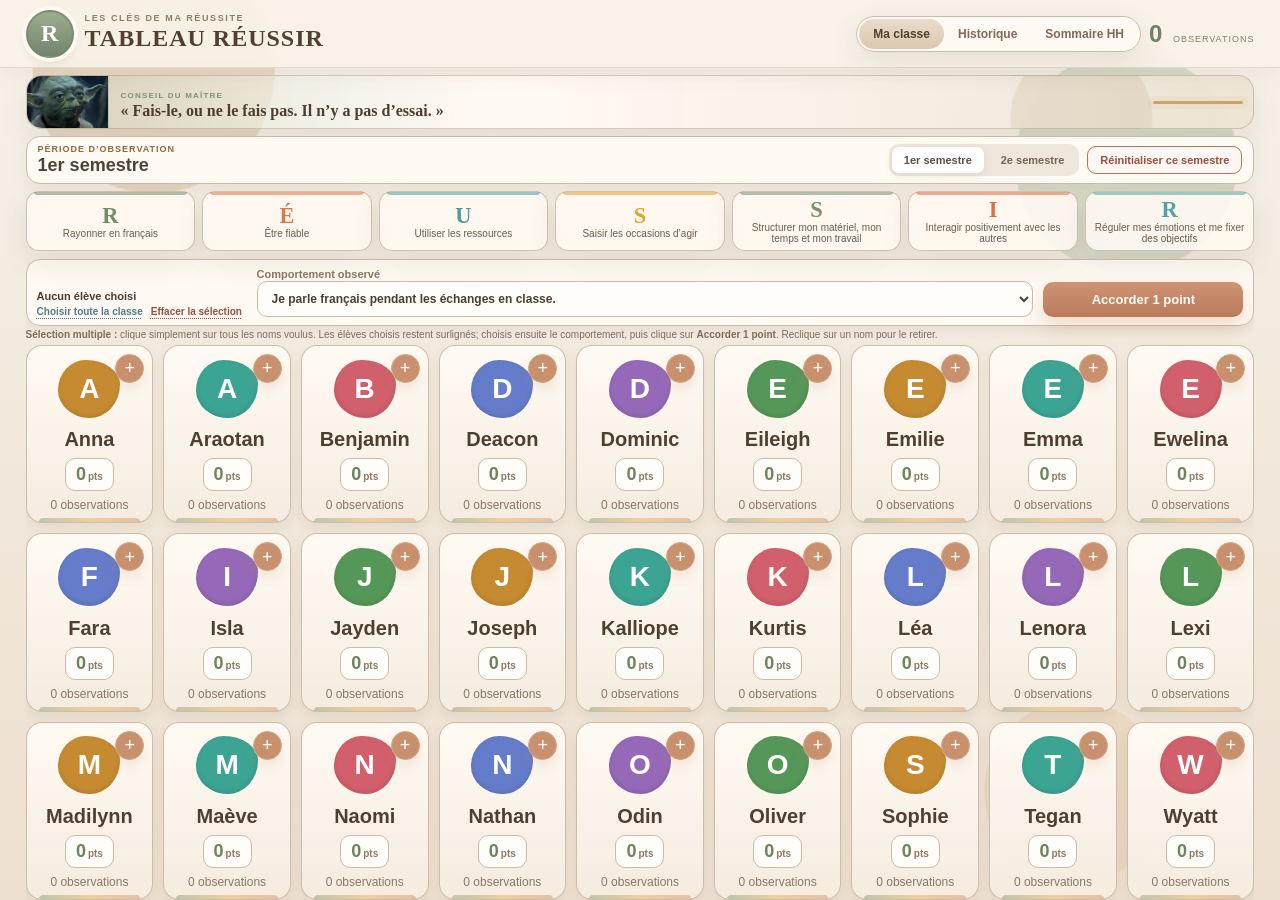
==== commit b4628cbb: "Add files via upload" ====
--- a/index.html
+++ b/index.html
@@ -5,8 +5,8 @@
   <meta name="viewport" content="width=device-width,initial-scale=1">
   <meta name="description" content="Tableau autonome d’observation des habitudes de travail et habiletés d’apprentissage — RÉUSSIR.">
   <title>Tableau RÉUSSIR — Les clés de ma réussite</title>
-  <link rel="stylesheet" href="styles.css?v=4">
-  <link rel="stylesheet" href="override.css?v=4">
+  <link rel="stylesheet" href="styles.css?v=5">
+  <link rel="stylesheet" href="override.css?v=5">
 </head>
 <body>
   <main>
@@ -60,6 +60,6 @@
   </main>
   <div id="modal-root"></div>
   <div class="toast" id="toast" hidden></div>
-  <script src="app.js?v=4"></script>
+  <script src="app.js?v=5"></script>
 </body>
 </html>
--- a/override.css
+++ b/override.css
@@ -106,3 +106,50 @@
   .score{font-size:19px !important}
   .count{font-size:13px !important}
 }
+
+
+/* VERSION 5 — la page de classe tient complètement dans l'écran */
+@media (min-width:1200px){
+  html,body{height:100%}
+  body{overflow:hidden}
+  main{
+    height:100vh;
+    display:grid;
+    grid-template-rows:auto auto auto auto 1fr;
+    overflow:hidden;
+  }
+  #view-class.classView{
+    width:min(1600px,96vw);
+    margin:4px auto 0;
+    min-height:0;
+    display:grid !important;
+    grid-template-rows:auto auto 1fr;
+    align-items:stretch;
+    overflow:hidden;
+  }
+  .awardbar,
+  .hint,
+  .grid{
+    width:100% !important;
+  }
+  .awardbar{margin:4px 0 3px !important}
+  .hint{margin:0 0 4px !important}
+  .grid{
+    height:100% !important;
+    min-height:0 !important;
+    margin:0 !important;
+    grid-template-columns:repeat(9,minmax(0,1fr)) !important;
+    grid-template-rows:repeat(3,minmax(0,1fr)) !important;
+    gap:10px !important;
+    align-content:stretch !important;
+    align-items:stretch !important;
+  }
+  .student{
+    height:100% !important;
+    min-height:0 !important;
+    padding:12px 8px 10px !important;
+  }
+}
+@media (min-width:1500px){
+  .grid{gap:11px !important}
+}
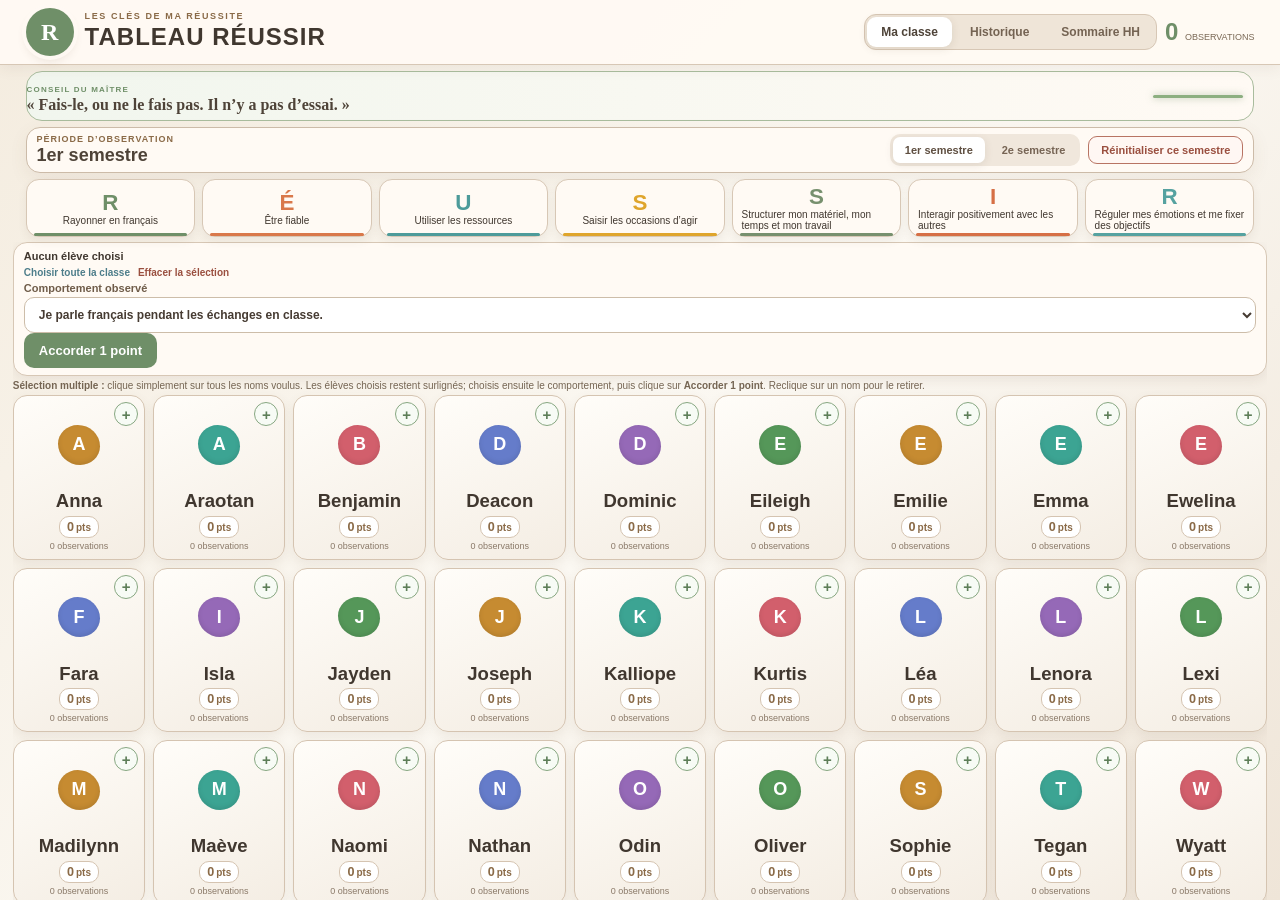
==== commit 564ee730: "Add files via upload" ====
--- a/index.html
+++ b/index.html
@@ -5,8 +5,8 @@
   <meta name="viewport" content="width=device-width,initial-scale=1">
   <meta name="description" content="Tableau autonome d’observation des habitudes de travail et habiletés d’apprentissage — RÉUSSIR.">
   <title>Tableau RÉUSSIR — Les clés de ma réussite</title>
-  <link rel="stylesheet" href="styles.css?v=5">
-  <link rel="stylesheet" href="override.css?v=5">
+  <link rel="stylesheet" href="styles.css?v=8">
+  <link rel="stylesheet" href="override.css?v=8">
 </head>
 <body>
   <main>
@@ -60,6 +60,6 @@
   </main>
   <div id="modal-root"></div>
   <div class="toast" id="toast" hidden></div>
-  <script src="app.js?v=5"></script>
+  <script src="app.js?v=8"></script>
 </body>
 </html>
--- a/styles.css
+++ b/styles.css
@@ -1,215 +1,2 @@
-:root{
-  --gold:#c7a15a;
-  --blue:#89a59a;
-  --green:#8fa684;
-  --ink:#4d3d31;
-  --paper:#f7f1e8;
-  --paper-2:#fffaf4;
-  --sand:#eadbc8;
-  --line:#ccbba8;
-  --clay:#cd8d69;
-  --moss:#74856d;
-  --shadow:0 10px 28px rgba(111,87,63,.12);
-}
-*{box-sizing:border-box}
-html{background:#efe4d3}
-body{
-  margin:0;
-  min-height:100vh;
-  color:var(--ink);
-  font-family:"Trebuchet MS",Arial,Helvetica,sans-serif;
-  background:
-    radial-gradient(circle at 12% 8%, rgba(220,197,166,.55) 0 120px, transparent 122px),
-    radial-gradient(circle at 88% 18%, rgba(175,192,167,.42) 0 110px, transparent 112px),
-    radial-gradient(circle at 84% 88%, rgba(223,196,150,.30) 0 90px, transparent 92px),
-    linear-gradient(180deg,#f8f3eb 0%, #f1e7da 55%, #eee0d1 100%);
-}
-button,select{font:inherit}
-button{cursor:pointer}
-button:disabled{cursor:wait;opacity:.65}
-main{position:relative;z-index:1}
-.top{
-  padding:16px 3vw;
-  display:grid;
-  grid-template-columns:1fr auto 1fr;
-  align-items:center;
-  gap:20px;
-  background:rgba(248,242,232,.92);
-  backdrop-filter:blur(8px);
-  border-bottom:1px solid rgba(153,130,104,.22);
-  position:sticky;
-  top:0;
-  z-index:5;
-  box-shadow:0 5px 22px rgba(107,86,61,.08);
-}
-.brand{display:flex;align-items:center;gap:14px;min-width:0}
-.mark{
-  width:58px;
-  height:58px;
-  display:grid;
-  place-items:center;
-  border:2px solid rgba(116,133,109,.65);
-  border-radius:50%;
-  color:#fff;
-  background:linear-gradient(180deg,#9bae8f,#72856d);
-  box-shadow:0 0 0 7px rgba(255,250,244,.9), 0 10px 18px rgba(115,94,69,.18);
-  font:900 30px Georgia,serif;
-}
-.eyebrow{margin:0;color:#8f7d6a;font-size:10px;font-weight:900;letter-spacing:2.2px;text-transform:uppercase}
-.brand h1{margin:3px 0 2px;color:#523f32;font-size:28px;letter-spacing:1px;font-family:Georgia,serif}
-.brand small{color:#7b6a58;font-size:13px}
-.tabs{
-  display:flex;
-  padding:6px;
-  background:rgba(255,250,244,.96);
-  border:1px solid var(--line);
-  border-radius:999px;
-  box-shadow:var(--shadow);
-}
-.tabs button{
-  border:0;
-  background:transparent;
-  color:#7e6b57;
-  padding:10px 16px;
-  border-radius:999px;
-  font-weight:700;
-}
-.tabs .on{background:linear-gradient(180deg,#e9dccb,#dcc7ae);color:#4f3f31}
-.total{text-align:right;color:#8e7b69;font-size:11px;text-transform:uppercase;letter-spacing:1px}
-.total b{color:#6f8268;font-size:30px;margin-right:6px}
-.yoda{
-  width:min(1180px,94vw);
-  min-height:116px;
-  margin:22px auto 0;
-  display:flex;
-  align-items:center;
-  gap:22px;
-  overflow:hidden;
-  border:1px solid rgba(146,125,101,.35);
-  border-radius:28px;
-  background:
-    radial-gradient(circle at right 14% bottom 20%, rgba(204,182,153,.28) 0 70px, transparent 72px),
-    linear-gradient(90deg,rgba(168,186,156,.28),rgba(255,250,244,.96) 38%, rgba(237,227,212,.92) 100%);
-  box-shadow:var(--shadow);
-}
-.yoda img{
-  width:190px;
-  height:116px;
-  object-fit:cover;
-  object-position:50% 24%;
-  border-right:1px solid rgba(146,125,101,.24);
-  filter:saturate(.88) contrast(.96);
-}
-.yoda span{color:#7e9278;font-size:10px;letter-spacing:2px;font-weight:900}
-.yoda blockquote{margin:5px 0;color:#4d3d31;font:700 24px Georgia,serif}
-.saber{margin-left:auto;margin-right:26px;width:138px;height:4px;border-radius:10px;background:#c9a761;box-shadow:0 0 0 5px rgba(201,167,97,.09)}
-.forces{
-  width:min(1180px,94vw);
-  margin:20px auto 0;
-  display:grid;
-  grid-template-columns:repeat(7,1fr);
-  gap:10px;
-}
-.forces div{
-  min-width:0;
-  text-align:center;
-  padding:13px 8px 11px;
-  background:rgba(255,250,244,.86);
-  border:1px solid rgba(203,187,168,.9);
-  border-radius:20px;
-  box-shadow:var(--shadow);
-  position:relative;
-}
-.forces div::before{
-  content:"";
-  position:absolute;
-  left:14px;right:14px;top:0;
-  height:5px;
-  border-radius:0 0 10px 10px;
-  background:var(--c);
-  opacity:.55;
-}
-.forces b{display:block;color:var(--c);font-family:Georgia,serif;font-size:18px}
-.forces span{display:block;margin-top:6px;font-size:11px;color:#6d5b4a;line-height:1.25}
-.awardbar{
-  margin:22px auto 12px;
-  width:min(1180px,94vw);
-  padding:18px;
-  background:rgba(255,250,244,.94);
-  border:1px solid var(--line);
-  border-radius:26px;
-  display:grid;
-  grid-template-columns:190px minmax(250px,1fr) minmax(210px,.65fr) auto;
-  align-items:end;
-  gap:14px;
-  box-shadow:var(--shadow);
-}
-.summary{display:flex;flex-direction:column;gap:6px}
-.summary button{padding:0;border:0;background:none;color:#8f7c68;text-align:left;font-size:12px;text-decoration:underline;text-decoration-style:dotted;text-underline-offset:3px}
-.awardbar label,.modalRating{font-size:12px;color:#8a7865;font-weight:bold}
-.awardbar select,.modalRating select{
-  display:block;
-  width:100%;
-  margin-top:6px;
-  padding:12px 13px;
-  border:1px solid var(--line);
-  border-radius:16px;
-  background:#fffdf9;
-  color:var(--ink);
-}
-.award{
-  border:0;
-  color:#fffdf8;
-  background:linear-gradient(180deg,#cf9474,#b87a5a);
-  padding:13px 20px;
-  border-radius:16px;
-  font-weight:800;
-  box-shadow:0 10px 18px rgba(183,123,89,.22);
-}
-.hint,.status,.professionalNote{width:min(1180px,94vw);margin:14px auto;color:#7d6d5d;font-size:13px;line-height:1.55}
-.grid{
-  width:min(1180px,94vw);
-  margin:0 auto 50px;
-  display:grid;
-  grid-template-columns:repeat(6,1fr);
-  gap:14px;
-}
-.student{
-  position:relative;
-  min-width:0;
-  background:linear-gradient(180deg,rgba(255,250,244,.98),rgba(245,236,224,.96));
-  border:1px solid rgba(203,187,168,.95);
-  border-radius:24px;
-  padding:16px 10px 14px;
-  text-align:center;
-  box-shadow:var(--shadow);
-  user-select:none;
-  transition:.16s ease;
-}
-.student::after{
-  content:"";
-  position:absolute;
-  inset:auto 18px 0 18px;
-  height:6px;
-  border-radius:10px 10px 0 0;
-  background:linear-gradient(90deg,rgba(143,166,132,.55),rgba(223,165,44,.38),rgba(205,141,105,.45));
-}
-.student:hover{transform:translateY(-2px);border-color:#b8a48e}
-.student.selected{border-color:#b48761;box-shadow:0 0 0 4px rgba(205,141,105,.18), var(--shadow)}
-.avatar{
-  margin:auto;
-  width:74px;
-  height:68px;
-  border-radius:45% 55% 49% 51%/52% 42% 58% 48%;
-  display:grid;
-  place-items:center;
-  color:#fff;
-  font-size:28px;
-  font-weight:900;
-  box-shadow:inset 0 -6px 10px rgba(0,0,0,.12);
-}
-.student h2{margin:10px 0 7px;font-size:14px;white-space:nowrap;overflow:hidden;text-overflow:ellipsis;color:#4f3f31}
-.score{display:inline-flex;gap:2px;align-items:baseline;background:#fffdfa;border:1px solid var(--line);border-radius:12px;padding:4px 10px;color:#6e845f;font-size:18px;font-weight:850}
-.score small{font-size:9px;color:#8b7a67}.count{display:block;margin-top:6px;color:#8a7865;font-size:10px}.quick{position:absolute;right:10px;top:10px;width:30px;height:30px;border:1px solid #cba98e;border-radius:50%;color:#fff;background:#c9906e;font-size:19px;box-shadow:0 6px 12px rgba(201,144,110,.18)}.check{display:none;position:absolute;left:10px;top:10px;color:#ba845a;font-weight:900}.selected .check{display:block}.status{margin:30px auto;color:#7d6d5d}.history,.summaryView{display:none;width:min(1180px,94vw);margin:30px auto 60px}.history.visible,.summaryView{display:block}.sectionTitle{display:flex;align-items:end;justify-content:space-between;gap:20px;margin-bottom:18px}.sectionTitle h2{margin:0 0 4px;color:#5c493a;font-family:Georgia,serif;font-size:30px}.sectionTitle p{margin:0;color:#887561;font-size:13px}.secondary{border:1px solid var(--line);color:#5b4a3b;background:#fffaf4;padding:10px 13px;border-radius:14px}.sheetStatus{margin-bottom:15px;padding:12px 14px;color:#7b6a58;background:#fffaf4;border:1px solid var(--line);border-radius:14px;font-size:12px}.sheetStatus.connected{color:#54714c;border-color:#9eb297;background:#f7faf4}.logs article{display:grid;grid-template-columns:40px 1fr auto auto;gap:13px;align-items:center;background:rgba(255,250,244,.94);border:1px solid var(--line);border-radius:18px;padding:13px;margin-bottom:10px;box-shadow:var(--shadow)}.logs p,.logs small{margin:2px 0;color:#866f5c;font-size:12px}.logs button{border:1px solid var(--line);color:#5b4a3b;background:#fffdf9;padding:7px 10px;border-radius:10px}.badge{width:38px;height:38px;display:grid;place-items:center;border-radius:12px;color:#fffdf8;font-weight:900;box-shadow:0 7px 14px rgba(95,74,56,.12)}.tableWrap{overflow:auto;border:1px solid var(--line);border-radius:18px;box-shadow:var(--shadow);background:rgba(255,250,244,.94)}.summaryView table{width:100%;min-width:950px;border-collapse:collapse;background:transparent}.summaryView th,.summaryView td{padding:12px 9px;border-bottom:1px solid rgba(203,187,168,.75);text-align:center}.summaryView thead th{position:sticky;top:0;color:#5b4a3b;background:#f4ebde}.summaryView thead small{display:block;margin-top:4px;color:#8a7865;font-size:9px;font-weight:normal}.summaryView tbody th{text-align:left;color:#4d3d31}.summaryView td{color:#705e4c}.summaryView .overall{color:#5b7a51;font-weight:900;background:#faf5ed}.modalbg{position:fixed;inset:0;background:rgba(92,74,58,.28);backdrop-filter:blur(4px);z-index:10;display:grid;place-items:center;padding:20px}.modal{width:min(760px,100%);max-height:90vh;overflow:auto;background:#fffaf4;border:1px solid var(--line);border-radius:28px;padding:24px;box-shadow:0 18px 40px rgba(97,76,57,.18)}.modal h2{margin-top:5px;color:#5c493a;font-family:Georgia,serif}.modalRating{display:block;margin:0 0 18px;max-width:430px}.modalList section{margin-top:18px}.modalList h3{margin:0;padding:8px 0;font-size:14px}.modalList button{width:100%;display:flex;justify-content:space-between;gap:14px;color:#4f3f31;background:#fffdf9;border:0;border-top:1px solid var(--line);padding:11px 10px;text-align:left}.close{float:right;width:35px;height:35px;display:grid;place-items:center;border:1px solid var(--line);border-radius:50%;color:#5b4a3b;background:#fffdf8}.toast{position:fixed;left:50%;bottom:24px;transform:translateX(-50%);background:#6f8268;border:1px solid #62755b;color:#fff;padding:13px 20px;border-radius:14px;z-index:20;box-shadow:0 8px 30px rgba(98,75,56,.18)}
-@media(max-width:1050px){.awardbar{grid-template-columns:1fr 1fr}.award{align-self:end}.grid{grid-template-columns:repeat(4,1fr)}.top{grid-template-columns:1fr auto}.total{display:none}.forces{grid-template-columns:repeat(4,1fr)}.forces span{font-size:10px}}
-@media(max-width:720px){.top{position:static;display:flex;flex-wrap:wrap}.tabs{width:100%;overflow:auto}.tabs button{flex:1;white-space:nowrap}.forces{grid-template-columns:repeat(2,1fr)}.grid{grid-template-columns:repeat(2,1fr)}.awardbar{grid-template-columns:1fr}.yoda img{width:108px}.yoda blockquote{font-size:18px}.saber{display:none}.sectionTitle{align-items:flex-start;flex-direction:column}.logs article{grid-template-columns:40px 1fr auto}.logs article button{grid-column:2/-1;justify-self:start}}
+:root{--paper:#f7f1e8;--cream:#fffaf4;--ink:#40372f;--muted:#7a6855;--line:#d7c7b5;--accent:#6f8f68;--blue:#4d7d8a;--gold:#c99643}*{box-sizing:border-box}html,body{margin:0;min-height:100%;font-family:Arial,Helvetica,sans-serif;color:var(--ink);background:linear-gradient(135deg,#f4ecdf,#fbf8f2 52%,#efe5d8)}button,select{font:inherit}button{cursor:pointer}.top{width:100%;padding:10px 2vw;display:grid;grid-template-columns:1fr auto auto;align-items:center;gap:16px;background:rgba(255,250,244,.96);border-bottom:1px solid var(--line);box-shadow:0 3px 14px rgba(90,70,50,.08);z-index:5}.brand{display:flex;align-items:center;gap:12px;min-width:0}.mark{width:48px;height:48px;border-radius:50%;display:grid;place-items:center;background:#6f8f68;color:#fff;font:900 24px Georgia,serif;box-shadow:0 0 0 5px rgba(111,143,104,.12)}.eyebrow{margin:0;color:#8a6a47;font-size:9px;font-weight:900;letter-spacing:1.8px}.brand h1{margin:2px 0 1px;font-size:22px;letter-spacing:1px}.brand small{color:var(--muted)}.tabs{display:flex;gap:4px;padding:4px;background:#efe5d8;border:1px solid var(--line);border-radius:12px}.tabs button{border:0;background:transparent;color:#746352;padding:8px 12px;border-radius:9px;font-weight:800}.tabs button.on{background:#fff;color:#4e4338;box-shadow:0 2px 8px rgba(90,70,50,.12)}.total{text-align:right;color:var(--muted);font-size:9px;text-transform:uppercase;white-space:nowrap}.total b{display:inline-block;color:#6f8f68;font-size:24px;margin-right:4px}.yoda{width:min(1600px,96vw);height:54px;margin:7px auto 0;display:flex;align-items:center;gap:12px;overflow:hidden;border:1px solid #a9bc9d;border-radius:16px;background:linear-gradient(90deg,#f1f6ee,#fffaf4)}.yoda img{display:none}.yoda span{color:#6f8f68;font-size:8px;letter-spacing:1.2px;font-weight:900}.yoda blockquote{margin:2px 0;color:#4e4338;font:700 16px Georgia,serif}.saber{margin-left:auto;margin-right:18px;width:110px;height:4px;border-radius:4px;background:#8caf80;box-shadow:0 0 7px rgba(111,143,104,.55)}.forces{width:min(1600px,96vw);margin:7px auto 0;display:grid;grid-template-columns:repeat(7,minmax(0,1fr));gap:7px}.forces div{position:relative;background:#fffaf4;border:1px solid var(--line);border-radius:13px;min-width:0;box-shadow:0 4px 10px rgba(90,70,50,.07)}.forces div::before{content:"";position:absolute;left:9px;right:9px;bottom:0;height:3px;background:var(--c);border-radius:4px}.forces b{color:var(--c)}.awardbar{background:#fffaf4;border:1px solid var(--line);box-shadow:0 5px 14px rgba(90,70,50,.08)}.awardbar label{color:#6f5c49;font-weight:800}.awardbar select{width:100%;border:1px solid #cdbda9;background:#fff;color:#463b32}.award{border:0;background:#6f8f68;color:#fff;font-weight:900}.summary{display:flex;flex-direction:column}.hint{color:#756553}.grid{display:grid}.student{position:relative;background:linear-gradient(155deg,#fffdf9,#f4ede3);border:1px solid #d5c4b1;text-align:center;box-shadow:0 4px 12px rgba(90,70,50,.08);user-select:none}.student:hover{border-color:#9bb295;box-shadow:0 6px 16px rgba(90,70,50,.12)}.avatar{margin:auto;border-radius:47% 53%;display:grid;place-items:center;color:#fff;font-weight:900}.student h2{color:#40372f}.score{display:inline-flex;gap:2px;align-items:baseline;background:#fff;border:1px solid #d5c4b1;color:#8a6a47;font-weight:900}.count{display:block;color:#8a7968}.quick{position:absolute;border:1px solid #87a781;border-radius:50%;background:#f7fbf5;color:#5d7e58;font-weight:900}.check{display:none;position:absolute}.history,.summaryView{width:min(1400px,96vw);margin:12px auto 30px}.sectionTitle{display:flex;justify-content:space-between;align-items:center;gap:12px}.sectionTitle h2{margin-bottom:3px}.sectionTitle p{margin-top:0;color:var(--muted)}.secondary{border:1px solid #a9bc9d;background:#f7faf4;color:#5e7759;padding:9px 12px;border-radius:10px;font-weight:800}.sheetStatus,.professionalNote{padding:10px 12px;background:#fffaf4;border:1px solid var(--line);border-radius:12px;color:var(--muted)}.logs article{display:grid;grid-template-columns:42px 1fr auto auto;gap:12px;align-items:center;background:#fffaf4;border-bottom:1px solid var(--line);padding:12px}.badge{width:38px;height:38px;border-radius:10px;display:grid;place-items:center;color:white;font-weight:900}.logs p,.logs small{margin:2px 0;color:var(--muted)}.logs button{border:1px solid var(--line);background:#fff;color:#705e4d;padding:6px 8px;border-radius:8px}.tableWrap{overflow:auto;background:#fff;border:1px solid var(--line);border-radius:14px}.tableWrap table{width:100%;border-collapse:collapse}.tableWrap th,.tableWrap td{padding:8px;border-bottom:1px solid #eadfd2;text-align:center}.tableWrap th:first-child{text-align:left}.tableWrap thead th{background:#f7f0e7}.tableWrap th small{display:block;font-size:8px;color:#846f5d}.modalbg{position:fixed;inset:0;background:rgba(50,40,32,.62);z-index:30;display:grid;place-items:center;padding:20px}.modal{width:min(760px,100%);max-height:90vh;overflow:auto;background:#fffaf4;border:1px solid var(--line);border-radius:20px;padding:22px;box-shadow:0 22px 60px rgba(0,0,0,.22)}.modal h2{color:#6f8f68}.modalList h3{margin:16px 0 5px}.modalList button{width:100%;display:flex;justify-content:space-between;gap:12px;border:0;border-top:1px solid #e3d7ca;background:#fffaf4;color:#40372f;padding:10px;text-align:left}.toast{position:fixed;left:50%;bottom:24px;transform:translateX(-50%);z-index:40;background:#4e4338;color:#fff;padding:11px 18px;border-radius:10px;box-shadow:0 10px 26px rgba(0,0,0,.2)}.toast[hidden]{display:none}
+@media(max-width:899px){.top{display:flex;flex-wrap:wrap}.tabs{order:3;width:100%}.tabs button{flex:1}.total{margin-left:auto}.forces{grid-template-columns:repeat(2,1fr)}.grid{grid-template-columns:repeat(2,1fr);gap:8px;padding-bottom:20px}.student{padding:12px;border-radius:12px}.avatar{width:48px;height:44px;font-size:20px}.student h2{font-size:14px}.score{padding:3px 7px;border-radius:8px}.quick{width:25px;height:25px;right:6px;top:6px}.yoda{height:auto;padding:9px 12px}.saber{display:none}}
--- a/override.css
+++ b/override.css
@@ -153,3 +153,30 @@
 @media (min-width:1500px){
   .grid{gap:11px !important}
 }
+
+/* VERSION 8 — 27 élèves, 9 × 3, remplit vraiment tout l'écran */
+@media (min-width:1200px){
+  html,body{height:100vh!important;min-height:100vh!important;overflow:hidden!important}
+  main{height:100vh!important;min-height:0!important;display:grid!important;grid-template-rows:auto auto auto auto minmax(0,1fr)!important;overflow:hidden!important}
+  .mode-note{display:none!important}
+  .top{min-height:64px!important}
+  .yoda{height:50px!important;min-height:50px!important;margin-top:6px!important}
+  .semester-switch{margin-top:6px!important;min-height:42px!important;padding:6px 10px!important}
+  .forces{margin-top:6px!important;min-height:48px!important}
+  .forces div{min-height:48px!important;padding:6px 4px 5px!important}
+  #view-class.classView{width:min(1800px,98vw)!important;height:100%!important;min-height:0!important;margin:5px auto 0!important;display:grid!important;grid-template-rows:auto auto minmax(0,1fr)!important;overflow:hidden!important}
+  .awardbar{width:100%!important;margin:0 0 4px!important;padding:7px 10px!important;grid-template-columns:240px minmax(440px,1fr) 190px!important}
+  .hint{width:100%!important;margin:0 0 4px!important;font-size:10px!important}
+  .grid{width:100%!important;height:100%!important;min-height:0!important;margin:0!important;display:grid!important;grid-template-columns:repeat(9,minmax(0,1fr))!important;grid-template-rows:repeat(3,minmax(0,1fr))!important;gap:8px!important;align-items:stretch!important;align-content:stretch!important}
+  .student{height:100%!important;min-height:0!important;padding:8px 5px!important;border-radius:14px!important;display:flex!important;flex-direction:column!important;align-items:center!important;justify-content:center!important}
+  .avatar{width:clamp(42px,4.2vh,62px)!important;height:clamp(40px,4vh,58px)!important;font-size:clamp(18px,2vh,28px)!important}
+  .student h2{margin:clamp(3px,.8vh,8px) 0 clamp(2px,.6vh,5px)!important;font-size:clamp(12px,1.45vw,19px)!important;line-height:1!important;white-space:nowrap!important;overflow:visible!important;text-overflow:clip!important}
+  .score{font-size:clamp(12px,1.4vh,17px)!important;padding:3px 7px!important}
+  .count{margin-top:3px!important;font-size:clamp(8px,1vh,11px)!important}
+  .quick{width:24px!important;height:24px!important;right:6px!important;top:6px!important;font-size:15px!important}
+}
+@media (min-width:1600px){
+  #view-class.classView,.forces,.semester-switch,.yoda{width:min(1900px,98vw)!important}
+  .grid{gap:10px!important}
+  .student h2{font-size:19px!important}
+}
